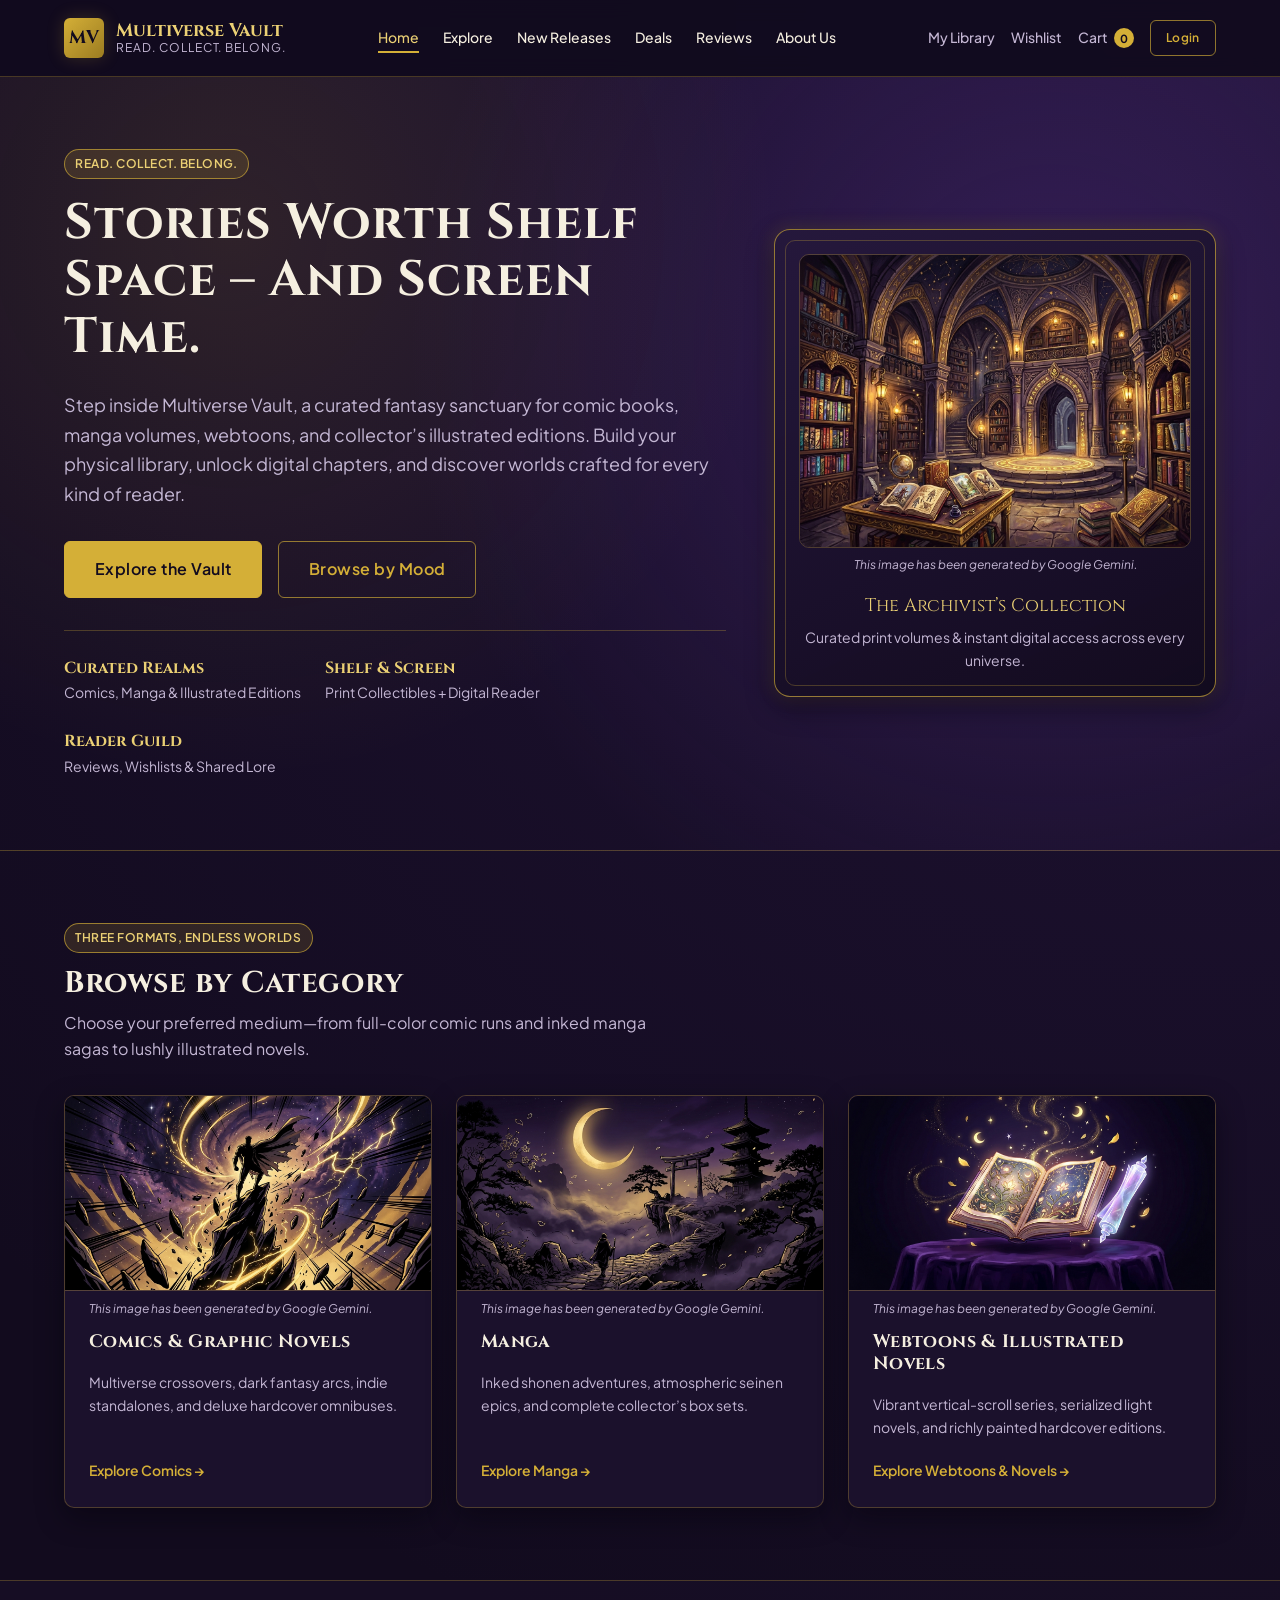
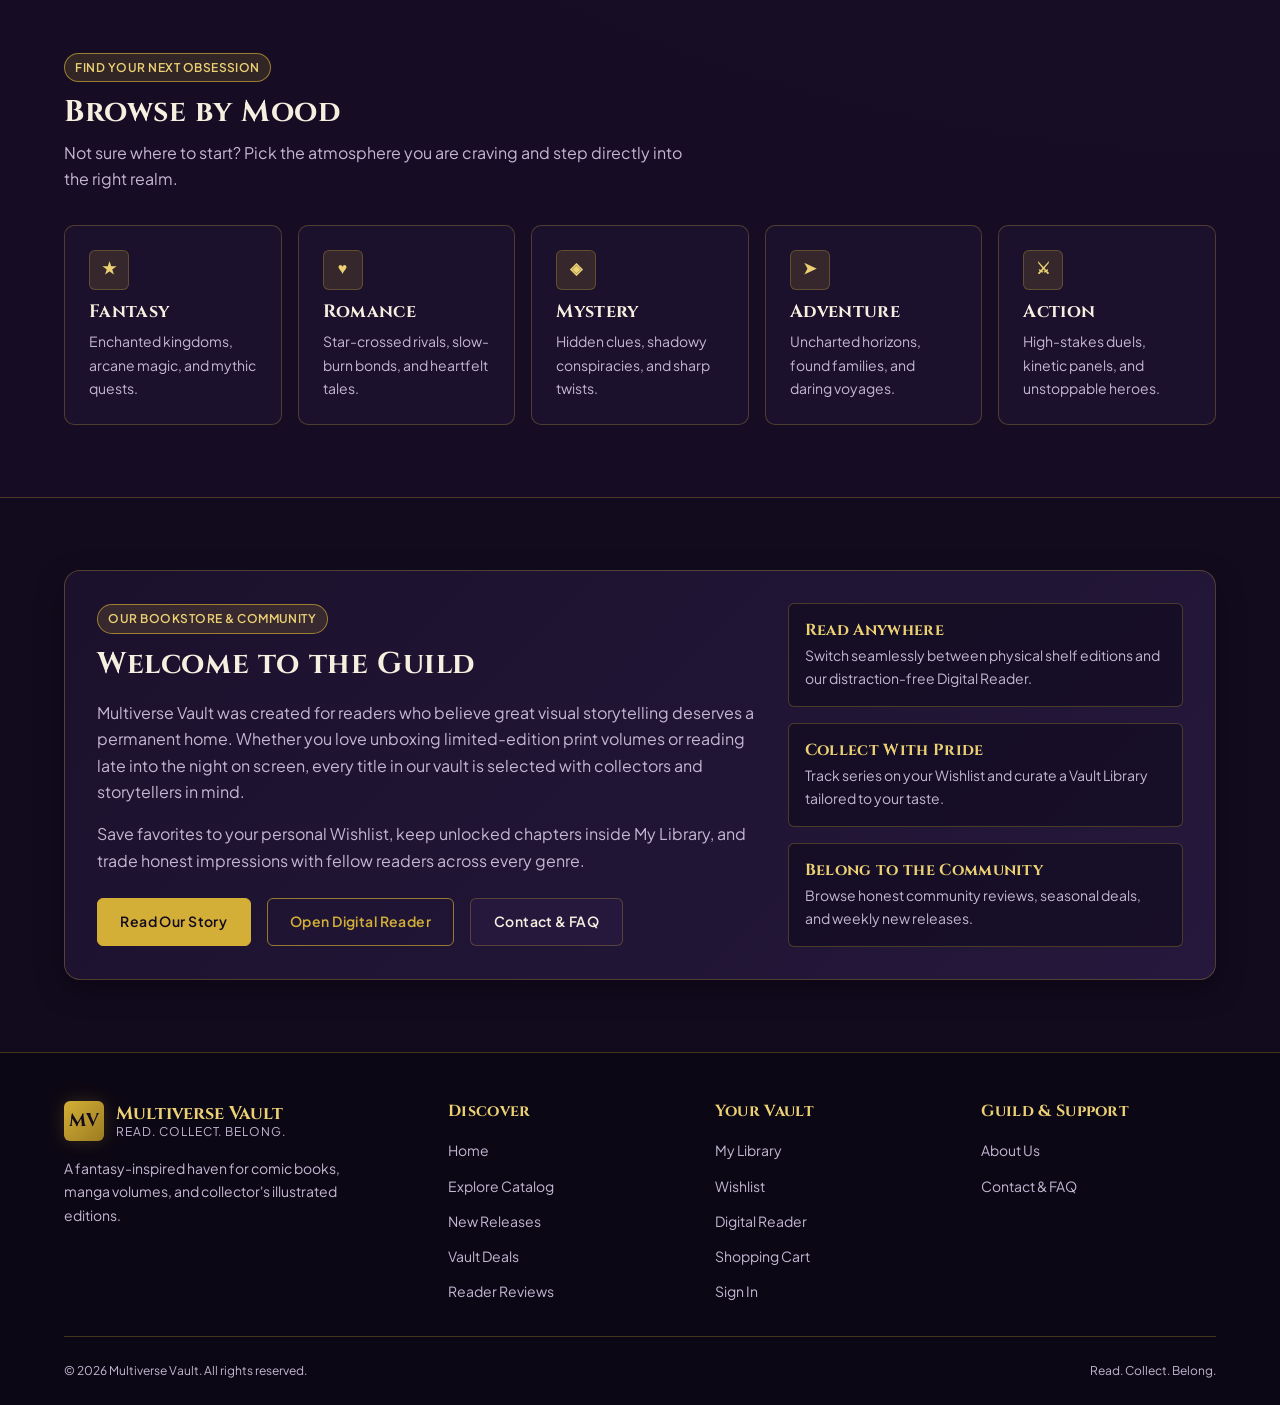
==== index.html @ e3b50dc2 "Create responsive homepage with shared navigation and hero section" ====
<!DOCTYPE html>
<html lang="en">
<head>
  <meta charset="UTF-8">
  <meta name="viewport" content="width=device-width, initial-scale=1.0">
  <meta name="description" content="Multiverse Vault — A fantasy-inspired comic, manga, and illustrated bookstore. Read. Collect. Belong.">
  <title>Multiverse Vault — Read. Collect. Belong.</title>

  <!-- Google Fonts (Cinzel + Plus Jakarta Sans) -->
  <link rel="preconnect" href="https://fonts.googleapis.com">
  <link rel="preconnect" href="https://fonts.gstatic.com" crossorigin>
  <link href="https://fonts.googleapis.com/css2?family=Cinzel:wght@600;700&family=Plus+Jakarta+Sans:wght@400;500;600;700&display=swap" rel="stylesheet">

  <!-- Shared Stylesheets (Root Relative Paths) -->
  <link rel="stylesheet" href="css/style.css">
  <link rel="stylesheet" href="css/responsive.css">

  <!-- Home Page Layout Styles (Uses shared CSS variables from css/style.css) -->
  <style>
    /* Hero Section */
    .hero-section {
      position: relative;
      padding: var(--space-6) 0;
      border-bottom: 1px solid var(--border-gold);
      background:
        radial-gradient(circle at 18% 20%, rgba(212, 175, 55, 0.12), transparent 45%),
        radial-gradient(circle at 82% 35%, rgba(92, 52, 150, 0.35), transparent 55%);
      overflow: hidden;
    }

    .hero-grid {
      display: grid;
      grid-template-columns: 1.2fr 0.8fr;
      align-items: center;
      gap: var(--space-5);
    }

    .hero-tagline {
      margin-bottom: var(--space-2);
    }

    .hero-title {
      font-size: clamp(2rem, 4vw, 3.1rem);
      line-height: 1.15;
      margin-bottom: var(--space-3);
      color: var(--text-cream);
    }

    .hero-intro {
      font-size: var(--fs-lg);
      max-width: 58ch;
      margin-bottom: var(--space-4);
    }

    .hero-actions {
      display: flex;
      flex-wrap: wrap;
      align-items: center;
      gap: var(--space-2);
    }

    .hero-pillars {
      display: flex;
      flex-wrap: wrap;
      gap: var(--space-3);
      margin-top: var(--space-4);
      padding-top: var(--space-3);
      border-top: 1px solid var(--border-gold);
    }

    .hero-pillar {
      font-size: var(--fs-sm);
      color: var(--text-muted);
    }

    .hero-pillar strong {
      display: block;
      font-family: var(--font-heading);
      color: var(--gold-light);
      font-size: var(--fs-base);
    }

    .hero-visual {
      position: relative;
      background: linear-gradient(155deg, rgba(37, 24, 60, 0.95), rgba(18, 11, 30, 0.98));
      border: 1px solid var(--border-gold-strong);
      border-radius: var(--radius-lg);
      padding: var(--space-3);
      box-shadow: var(--shadow-card), var(--shadow-gold);
      text-align: center;
    }

    .hero-visual::before {
      content: '';
      position: absolute;
      inset: 10px;
      border: 1px solid var(--border-gold);
      border-radius: calc(var(--radius-lg) - 6px);
      pointer-events: none;
    }

    .hero-figure {
      margin-bottom: var(--space-2);
    }

    .hero-image {
      width: 100%;
      aspect-ratio: 4 / 3;
      object-fit: cover;
      border-radius: var(--radius-md);
      border: 1px solid var(--border-gold);
    }

    .hero-visual-caption {
      font-family: var(--font-heading);
      color: var(--gold-light);
      font-size: var(--fs-lg);
      margin-bottom: 0.35rem;
    }

    .hero-visual-sub {
      font-size: var(--fs-sm);
      color: var(--text-muted);
    }

    .ai-credit {
      margin-top: 0.45rem;
      font-size: var(--fs-xs);
      color: var(--text-muted);
      font-style: italic;
    }

    /* Category Cards */
    .category-card {
      display: flex;
      flex-direction: column;
      height: 100%;
    }

    .category-figure {
      margin: 0;
    }

    .category-visual {
      height: 195px;
      overflow: hidden;
      border-bottom: 1px solid var(--border-gold);
      background-color: var(--bg-elevated);
    }

    .category-visual img {
      width: 100%;
      height: 100%;
      object-fit: cover;
      transition: transform var(--transition);
    }

    .category-card:hover .category-visual img {
      transform: scale(1.04);
    }

    .ai-credit--card {
      padding: 0.5rem var(--space-3) 0;
      margin-top: 0;
    }

    .category-card .mv-card-body {
      display: flex;
      flex-direction: column;
      flex: 1;
      gap: 0.75rem;
      padding-top: 0.75rem;
    }

    .category-cta {
      margin-top: auto;
      padding-top: 0.5rem;
      font-size: var(--fs-sm);
      font-weight: 600;
      color: var(--gold-primary);
    }

    .category-card:hover .category-cta {
      color: var(--gold-light);
    }

    /* Browse by Mood Section */
    .mood-section {
      background-color: rgba(27, 17, 44, 0.45);
      border-top: 1px solid var(--border-gold);
      border-bottom: 1px solid var(--border-gold);
    }

    .mood-grid {
      display: grid;
      grid-template-columns: repeat(auto-fit, minmax(200px, 1fr));
      gap: var(--space-2);
    }

    .mood-card {
      display: flex;
      flex-direction: column;
      gap: 0.45rem;
      padding: var(--space-3);
      background-color: var(--bg-surface);
      border: 1px solid var(--border-gold);
      border-radius: var(--radius-md);
      transition: transform var(--transition), border-color var(--transition), background-color var(--transition), box-shadow var(--transition);
    }

    .mood-card:hover {
      transform: translateY(-3px);
      background-color: var(--bg-elevated);
      border-color: var(--border-gold-strong);
      box-shadow: var(--shadow-gold);
    }

    .mood-icon {
      display: inline-flex;
      align-items: center;
      justify-content: center;
      width: 40px;
      height: 40px;
      border-radius: var(--radius-sm);
      background-color: rgba(212, 175, 55, 0.14);
      border: 1px solid var(--border-gold);
      color: var(--gold-light);
      font-family: var(--font-heading);
      font-weight: 700;
      margin-bottom: 0.25rem;
    }

    .mood-title {
      font-family: var(--font-heading);
      font-size: var(--fs-lg);
      color: var(--text-cream);
    }

    .mood-desc {
      font-size: var(--fs-sm);
      color: var(--text-muted);
    }

    /* About Multiverse Vault Section */
    .about-panel {
      display: grid;
      grid-template-columns: 1.25fr 0.75fr;
      gap: var(--space-4);
      align-items: center;
      padding: var(--space-4);
      background: linear-gradient(135deg, var(--bg-surface), var(--bg-elevated));
      border: 1px solid var(--border-gold);
      border-radius: var(--radius-lg);
      box-shadow: var(--shadow-card);
    }

    .about-copy p {
      margin-top: var(--space-2);
    }

    .about-actions {
      display: flex;
      flex-wrap: wrap;
      gap: var(--space-2);
      margin-top: var(--space-3);
    }

    .about-highlights {
      display: flex;
      flex-direction: column;
      gap: var(--space-2);
    }

    .about-highlight-item {
      padding: var(--space-2);
      background-color: rgba(18, 11, 30, 0.65);
      border: 1px solid var(--border-gold);
      border-radius: var(--radius-sm);
    }

    .about-highlight-item h3 {
      font-size: var(--fs-base);
      color: var(--gold-light);
      margin-bottom: 0.25rem;
    }

    .about-highlight-item p {
      font-size: var(--fs-sm);
    }

    /* Homepage Responsive Adjustments */
    @media (max-width: 1024px) {
      .hero-grid,
      .about-panel {
        grid-template-columns: 1fr;
      }

      .hero-visual {
        max-width: 460px;
        margin: 0 auto;
      }
    }

    @media (max-width: 768px) {
      .hero-section {
        padding: var(--space-5) 0;
      }

      .about-panel {
        padding: var(--space-3);
      }
    }
  </style>
</head>
<body>
  <!-- ==================== SHARED HEADER (ROOT) ==================== -->
  <header class="site-header">
    <div class="mv-container navbar">
      <a href="index.html" class="brand">
        <span class="brand-mark" aria-hidden="true">MV</span>
        <span class="brand-text">
          <span class="brand-name">Multiverse Vault</span>
          <span class="brand-tagline">Read. Collect. Belong.</span>
        </span>
      </a>

      <button
        type="button"
        id="nav-toggle"
        class="nav-toggle"
        aria-label="Toggle navigation menu"
        aria-expanded="false"
        aria-controls="nav-menu"
      >
        <span class="nav-toggle-bar"></span>
        <span class="nav-toggle-bar"></span>
        <span class="nav-toggle-bar"></span>
      </button>

      <nav id="nav-menu" class="nav-menu" aria-label="Primary Navigation">
        <ul class="nav-links">
          <li><a href="index.html" class="nav-link">Home</a></li>
          <li><a href="pages/explore.html" class="nav-link">Explore</a></li>
          <li><a href="pages/new-releases.html" class="nav-link">New Releases</a></li>
          <li><a href="pages/deals.html" class="nav-link">Deals</a></li>
          <li><a href="pages/reviews.html" class="nav-link">Reviews</a></li>
          <li><a href="pages/about.html" class="nav-link">About Us</a></li>
        </ul>

        <div class="nav-actions">
          <a href="pages/my-library.html" class="nav-action-link">My Library</a>
          <a href="pages/wishlist.html" class="nav-action-link">Wishlist</a>
          <a href="pages/cart.html" class="nav-action-link">
            Cart <span id="nav-cart-count" class="cart-count">0</span>
          </a>
          <a href="pages/login.html" class="btn btn-outline btn-sm">Login</a>
        </div>
      </nav>
    </div>
  </header>

  <!-- ==================== HOME PAGE CONTENT ==================== -->
  <main>
    <!-- 1. Hero Section -->
    <section class="hero-section">
      <div class="mv-container hero-grid">
        <div class="hero-content">
          <span class="mv-badge mv-badge-gold hero-tagline">Read. Collect. Belong.</span>
          <h1 class="hero-title">Stories Worth Shelf Space &ndash; And Screen Time.</h1>
          <p class="hero-intro">
            Step inside Multiverse Vault, a curated fantasy sanctuary for comic books, manga volumes,
            webtoons, and collector&rsquo;s illustrated editions. Build your physical library, unlock
            digital chapters, and discover worlds crafted for every kind of reader.
          </p>

          <div class="hero-actions">
            <a href="pages/explore.html" class="btn btn-gold btn-lg btn-block-mobile">Explore the Vault</a>
            <a href="#browse-mood" class="btn btn-outline btn-lg btn-block-mobile">Browse by Mood</a>
          </div>

          <div class="hero-pillars">
            <div class="hero-pillar">
              <strong>Curated Realms</strong>
              Comics, Manga &amp; Illustrated Editions
            </div>
            <div class="hero-pillar">
              <strong>Shelf &amp; Screen</strong>
              Print Collectibles + Digital Reader
            </div>
            <div class="hero-pillar">
              <strong>Reader Guild</strong>
              Reviews, Wishlists &amp; Shared Lore
            </div>
          </div>
        </div>

        <aside class="hero-visual" aria-label="Multiverse Vault showcase artwork">
          <figure class="hero-figure">
            <img
              src="images/hero-vault.jpg"
              alt="Ornate midnight-purple and antique-gold arcane vault library lined with comics, manga, and illustrated tomes"
              class="hero-image"
            >
            <figcaption class="ai-credit">This image has been generated by Google Gemini.</figcaption>
          </figure>
          <p class="hero-visual-caption">The Archivist&rsquo;s Collection</p>
          <p class="hero-visual-sub">Curated print volumes &amp; instant digital access across every universe.</p>
        </aside>
      </div>
    </section>

    <!-- 2. Browse by Category -->
    <section class="mv-section" aria-labelledby="category-heading">
      <div class="mv-container">
        <div class="mv-section-header">
          <span class="mv-badge mv-badge-gold">Three Formats, Endless Worlds</span>
          <h2 id="category-heading" style="margin-top: 0.75rem;">Browse by Category</h2>
          <p>
            Choose your preferred medium&mdash;from full-color comic runs and inked manga sagas to
            lushly illustrated novels.
          </p>
        </div>

        <div class="mv-grid-3">
          <a href="pages/explore.html?category=comics" class="mv-card category-card">
            <figure class="category-figure">
              <div class="category-visual">
                <img
                  src="images/category-comics.jpg"
                  alt="Fantasy comic book artwork featuring a cloaked hero silhouette and glowing gold energy arcs"
                >
              </div>
              <figcaption class="ai-credit ai-credit--card">
                This image has been generated by Google Gemini.
              </figcaption>
            </figure>
            <div class="mv-card-body">
              <h3 class="mv-card-title">Comics &amp; Graphic Novels</h3>
              <p class="mv-card-meta">
                Multiverse crossovers, dark fantasy arcs, indie standalones, and deluxe hardcover omnibuses.
              </p>
              <span class="category-cta">Explore Comics &rarr;</span>
            </div>
          </a>

          <a href="pages/explore.html?category=manga" class="mv-card category-card">
            <figure class="category-figure">
              <div class="category-visual">
                <img
                  src="images/category-manga.jpg"
                  alt="Fantasy manga artwork with a misty torii gate, pagoda, and golden crescent moon"
                >
              </div>
              <figcaption class="ai-credit ai-credit--card">
                This image has been generated by Google Gemini.
              </figcaption>
            </figure>
            <div class="mv-card-body">
              <h3 class="mv-card-title">Manga</h3>
              <p class="mv-card-meta">
                Inked shonen adventures, atmospheric seinen epics, and complete collector&rsquo;s box sets.
              </p>
              <span class="category-cta">Explore Manga &rarr;</span>
            </div>
          </a>

          <a href="pages/explore.html?category=webtoons" class="mv-card category-card">
            <figure class="category-figure">
              <div class="category-visual">
                <img
                  src="images/category-webtoons.jpg"
                  alt="Fantasy illustrated storybook and glowing crystalline scroll surrounded by golden stardust"
                >
              </div>
              <figcaption class="ai-credit ai-credit--card">
                This image has been generated by Google Gemini.
              </figcaption>
            </figure>
            <div class="mv-card-body">
              <h3 class="mv-card-title">Webtoons &amp; Illustrated Novels</h3>
              <p class="mv-card-meta">
                Vibrant vertical-scroll series, serialized light novels, and richly painted hardcover editions.
              </p>
              <span class="category-cta">Explore Webtoons &amp; Novels &rarr;</span>
            </div>
          </a>
        </div>
      </div>
    </section>

    <!-- 3. Browse by Mood -->
    <section id="browse-mood" class="mv-section mood-section" aria-labelledby="mood-heading">
      <div class="mv-container">
        <div class="mv-section-header">
          <span class="mv-badge mv-badge-gold">Find Your Next Obsession</span>
          <h2 id="mood-heading" style="margin-top: 0.75rem;">Browse by Mood</h2>
          <p>
            Not sure where to start? Pick the atmosphere you are craving and step directly into the right realm.
          </p>
        </div>

        <div class="mood-grid">
          <a href="pages/explore.html?mood=fantasy" class="mood-card">
            <span class="mood-icon" aria-hidden="true">&#9733;</span>
            <h3 class="mood-title">Fantasy</h3>
            <p class="mood-desc">Enchanted kingdoms, arcane magic, and mythic quests.</p>
          </a>

          <a href="pages/explore.html?mood=romance" class="mood-card">
            <span class="mood-icon" aria-hidden="true">&#9829;</span>
            <h3 class="mood-title">Romance</h3>
            <p class="mood-desc">Star-crossed rivals, slow-burn bonds, and heartfelt tales.</p>
          </a>

          <a href="pages/explore.html?mood=mystery" class="mood-card">
            <span class="mood-icon" aria-hidden="true">&#9672;</span>
            <h3 class="mood-title">Mystery</h3>
            <p class="mood-desc">Hidden clues, shadowy conspiracies, and sharp twists.</p>
          </a>

          <a href="pages/explore.html?mood=adventure" class="mood-card">
            <span class="mood-icon" aria-hidden="true">&#10148;</span>
            <h3 class="mood-title">Adventure</h3>
            <p class="mood-desc">Uncharted horizons, found families, and daring voyages.</p>
          </a>

          <a href="pages/explore.html?mood=action" class="mood-card">
            <span class="mood-icon" aria-hidden="true">&#9876;</span>
            <h3 class="mood-title">Action</h3>
            <p class="mood-desc">High-stakes duels, kinetic panels, and unstoppable heroes.</p>
          </a>
        </div>
      </div>
    </section>

    <!-- 4. About Multiverse Vault -->
    <section class="mv-section" aria-labelledby="about-heading">
      <div class="mv-container">
        <div class="about-panel">
          <div class="about-copy">
            <span class="mv-badge mv-badge-gold">Our Bookstore &amp; Community</span>
            <h2 id="about-heading" style="margin-top: 0.75rem;">Welcome to the Guild</h2>
            <p>
              Multiverse Vault was created for readers who believe great visual storytelling deserves a
              permanent home. Whether you love unboxing limited-edition print volumes or reading late into
              the night on screen, every title in our vault is selected with collectors and storytellers in mind.
            </p>
            <p>
              Save favorites to your personal Wishlist, keep unlocked chapters inside My Library, and trade
              honest impressions with fellow readers across every genre.
            </p>
            <div class="about-actions">
              <a href="pages/about.html" class="btn btn-gold">Read Our Story</a>
              <a href="pages/reader.html" class="btn btn-outline">Open Digital Reader</a>
              <a href="pages/contact.html" class="btn btn-ghost">Contact &amp; FAQ</a>
            </div>
          </div>

          <div class="about-highlights">
            <div class="about-highlight-item">
              <h3>Read Anywhere</h3>
              <p>Switch seamlessly between physical shelf editions and our distraction-free Digital Reader.</p>
            </div>
            <div class="about-highlight-item">
              <h3>Collect With Pride</h3>
              <p>Track series on your Wishlist and curate a Vault Library tailored to your taste.</p>
            </div>
            <div class="about-highlight-item">
              <h3>Belong to the Community</h3>
              <p>Browse honest community reviews, seasonal deals, and weekly new releases.</p>
            </div>
          </div>
        </div>
      </div>
    </section>
  </main>

  <!-- ==================== SHARED FOOTER (ROOT) ==================== -->
  <footer class="site-footer">
    <div class="mv-container">
      <div class="footer-grid">
        <div class="footer-brand">
          <a href="index.html" class="brand">
            <span class="brand-mark" aria-hidden="true">MV</span>
            <span class="brand-text">
              <span class="brand-name">Multiverse Vault</span>
              <span class="brand-tagline">Read. Collect. Belong.</span>
            </span>
          </a>
          <p>
            A fantasy-inspired haven for comic books, manga volumes, and collector's illustrated editions.
          </p>
        </div>

        <div>
          <h3 class="footer-heading">Discover</h3>
          <ul class="footer-links">
            <li><a href="index.html">Home</a></li>
            <li><a href="pages/explore.html">Explore Catalog</a></li>
            <li><a href="pages/new-releases.html">New Releases</a></li>
            <li><a href="pages/deals.html">Vault Deals</a></li>
            <li><a href="pages/reviews.html">Reader Reviews</a></li>
          </ul>
        </div>

        <div>
          <h3 class="footer-heading">Your Vault</h3>
          <ul class="footer-links">
            <li><a href="pages/my-library.html">My Library</a></li>
            <li><a href="pages/wishlist.html">Wishlist</a></li>
            <li><a href="pages/reader.html">Digital Reader</a></li>
            <li><a href="pages/cart.html">Shopping Cart</a></li>
            <li><a href="pages/login.html">Sign In</a></li>
          </ul>
        </div>

        <div>
          <h3 class="footer-heading">Guild &amp; Support</h3>
          <ul class="footer-links">
            <li><a href="pages/about.html">About Us</a></li>
            <li><a href="pages/contact.html">Contact &amp; FAQ</a></li>
          </ul>
        </div>
      </div>

      <div class="footer-bottom">
        <span>&copy; <span id="footer-year">2026</span> Multiverse Vault. All rights reserved.</span>
        <span>Read. Collect. Belong.</span>
      </div>
    </div>
  </footer>

  <!-- Shared Script (Root Relative Path) -->
  <script src="js/main.js"></script>
</body>
</html>
---- css/style.css ----
/* ==========================================================================
   Multiverse Vault — Shared Stylesheet
   Tagline: Read. Collect. Belong.
   Theme: Fantasy-inspired comic, manga & illustrated bookstore
   ========================================================================== */

/* --------------------------------------------------------------------------
   1. Design Variables (:root)
   -------------------------------------------------------------------------- */
:root {
  /* Backgrounds (Dark Purple Palette) */
  --bg-vault: #120b1e;
  --bg-surface: #1b112c;
  --bg-elevated: #25183c;
  --bg-header: rgba(18, 11, 30, 0.94);

  /* Accents (Antique Gold) */
  --gold-primary: #d4af37;
  --gold-light: #ebd074;
  --gold-dark: #9c7c21;
  --border-gold: rgba(212, 175, 55, 0.28);
  --border-gold-strong: rgba(212, 175, 55, 0.65);

  /* Text (Warm Cream & Muted Lavender) */
  --text-cream: #f5efe0;
  --text-muted: #c4b7d4;
  --text-dark: #120b1e;

  /* Status Colors */
  --success: #3fa370;
  --warning: #e09f3e;
  --danger: #d9534f;

  /* Typography */
  --font-heading: 'Cinzel', Georgia, 'Times New Roman', serif;
  --font-body: 'Plus Jakarta Sans', 'Segoe UI', system-ui, -apple-system, sans-serif;

  /* Type Scale */
  --fs-xs: 0.75rem;
  --fs-sm: 0.875rem;
  --fs-base: 1rem;
  --fs-lg: 1.125rem;
  --fs-xl: 1.375rem;
  --fs-2xl: 1.875rem;
  --fs-3xl: 2.5rem;

  /* Spacing & Layout */
  --container-max: 1200px;
  --header-height: 76px;
  --space-1: 0.5rem;
  --space-2: 1rem;
  --space-3: 1.5rem;
  --space-4: 2rem;
  --space-5: 3rem;
  --space-6: 4.5rem;

  /* Borders, Radius & Shadows */
  --radius-sm: 6px;
  --radius-md: 10px;
  --radius-lg: 16px;
  --radius-pill: 999px;
  --shadow-card: 0 10px 28px rgba(5, 2, 12, 0.45);
  --shadow-gold: 0 0 18px rgba(212, 175, 55, 0.2);
  --transition: 0.25s ease;
}

/* --------------------------------------------------------------------------
   2. Base Reset & Typography
   -------------------------------------------------------------------------- */
*,
*::before,
*::after {
  box-sizing: border-box;
  margin: 0;
  padding: 0;
}

html {
  scroll-behavior: smooth;
}

body {
  min-height: 100vh;
  display: flex;
  flex-direction: column;
  background-color: var(--bg-vault);
  background-image: radial-gradient(circle at top right, rgba(61, 35, 102, 0.35), transparent 55%);
  color: var(--text-cream);
  font-family: var(--font-body);
  font-size: var(--fs-base);
  line-height: 1.65;
  -webkit-font-smoothing: antialiased;
}

main {
  flex: 1;
}

img {
  display: block;
  max-width: 100%;
  height: auto;
}

a {
  color: inherit;
  text-decoration: none;
  transition: color var(--transition), background-color var(--transition), border-color var(--transition);
}

ul,
ol {
  list-style: none;
}

button,
input,
select,
textarea {
  font: inherit;
  color: inherit;
}

button {
  cursor: pointer;
  background: none;
  border: none;
}

:focus-visible {
  outline: 2px solid var(--gold-primary);
  outline-offset: 3px;
}

h1,
h2,
h3,
h4 {
  font-family: var(--font-heading);
  color: var(--text-cream);
  font-weight: 700;
  line-height: 1.25;
  letter-spacing: 0.02em;
}

h1 { font-size: var(--fs-3xl); }
h2 { font-size: var(--fs-2xl); }
h3 { font-size: var(--fs-xl); }
h4 { font-size: var(--fs-lg); }

p {
  color: var(--text-muted);
}

.text-gold { color: var(--gold-primary); }
.text-cream { color: var(--text-cream); }
.text-muted { color: var(--text-muted); }

/* --------------------------------------------------------------------------
   3. Layout Helpers & Reusable Grids
   -------------------------------------------------------------------------- */
.mv-container {
  width: 100%;
  max-width: var(--container-max);
  margin: 0 auto;
  padding: 0 var(--space-3);
}

.mv-section {
  padding: var(--space-6) 0;
}

.mv-section-header {
  margin-bottom: var(--space-4);
}

.mv-section-header p {
  margin-top: var(--space-1);
  max-width: 620px;
}

.mv-grid-2,
.mv-grid-3,
.mv-grid-4 {
  display: grid;
  gap: var(--space-3);
}

.mv-grid-2 { grid-template-columns: repeat(2, minmax(0, 1fr)); }
.mv-grid-3 { grid-template-columns: repeat(3, minmax(0, 1fr)); }
.mv-grid-4 { grid-template-columns: repeat(4, minmax(0, 1fr)); }

.mv-divider {
  height: 1px;
  background: linear-gradient(90deg, transparent, var(--border-gold-strong), transparent);
  border: none;
  margin: var(--space-4) 0;
}

/* --------------------------------------------------------------------------
   4. Buttons, Cards, Badges & Form Controls
   -------------------------------------------------------------------------- */
.btn {
  display: inline-flex;
  align-items: center;
  justify-content: center;
  gap: 0.5rem;
  padding: 0.7rem 1.4rem;
  border-radius: var(--radius-sm);
  font-weight: 600;
  font-size: var(--fs-sm);
  letter-spacing: 0.03em;
  border: 1px solid transparent;
  transition: transform var(--transition), background-color var(--transition), border-color var(--transition), box-shadow var(--transition), color var(--transition);
}

.btn:hover {
  transform: translateY(-2px);
}

.btn-gold {
  background-color: var(--gold-primary);
  color: var(--text-dark);
  border-color: var(--gold-primary);
}

.btn-gold:hover {
  background-color: var(--gold-light);
  border-color: var(--gold-light);
  box-shadow: var(--shadow-gold);
}

.btn-outline {
  background-color: transparent;
  color: var(--gold-primary);
  border-color: var(--border-gold-strong);
}

.btn-outline:hover {
  background-color: rgba(212, 175, 55, 0.12);
  border-color: var(--gold-light);
  color: var(--gold-light);
}

.btn-ghost {
  background-color: var(--bg-elevated);
  color: var(--text-cream);
  border-color: var(--border-gold);
}

.btn-ghost:hover {
  border-color: var(--gold-primary);
  color: var(--gold-light);
}

.btn-sm {
  padding: 0.45rem 0.95rem;
  font-size: var(--fs-xs);
}

.btn-lg {
  padding: 0.9rem 1.85rem;
  font-size: var(--fs-base);
}

/* Shared Card Container */
.mv-card {
  background-color: var(--bg-surface);
  border: 1px solid var(--border-gold);
  border-radius: var(--radius-md);
  overflow: hidden;
  box-shadow: var(--shadow-card);
  transition: transform var(--transition), border-color var(--transition), box-shadow var(--transition);
}

.mv-card:hover {
  transform: translateY(-4px);
  border-color: var(--border-gold-strong);
  box-shadow: var(--shadow-card), var(--shadow-gold);
}

.mv-card-body {
  padding: var(--space-3);
}

.mv-card-title {
  font-size: var(--fs-lg);
  margin-bottom: 0.35rem;
}

.mv-card-meta {
  font-size: var(--fs-sm);
  color: var(--text-muted);
}

/* Badges */
.mv-badge {
  display: inline-block;
  padding: 0.25rem 0.65rem;
  border-radius: var(--radius-pill);
  font-size: var(--fs-xs);
  font-weight: 600;
  letter-spacing: 0.04em;
  text-transform: uppercase;
}

.mv-badge-gold {
  background-color: rgba(212, 175, 55, 0.15);
  color: var(--gold-light);
  border: 1px solid var(--border-gold-strong);
}

.mv-badge-deal {
  background-color: rgba(217, 83, 79, 0.2);
  color: #ff9a96;
  border: 1px solid rgba(217, 83, 79, 0.5);
}

/* Shared Form Controls */
.mv-form-group {
  display: flex;
  flex-direction: column;
  gap: 0.45rem;
  margin-bottom: var(--space-2);
}

.mv-label {
  font-size: var(--fs-sm);
  font-weight: 600;
  color: var(--text-cream);
}

.mv-input,
.mv-select,
.mv-textarea {
  width: 100%;
  padding: 0.7rem 0.9rem;
  background-color: var(--bg-vault);
  border: 1px solid var(--border-gold);
  border-radius: var(--radius-sm);
  color: var(--text-cream);
  transition: border-color var(--transition), box-shadow var(--transition);
}

.mv-input::placeholder,
.mv-textarea::placeholder {
  color: rgba(196, 183, 212, 0.55);
}

.mv-input:focus,
.mv-select:focus,
.mv-textarea:focus {
  outline: none;
  border-color: var(--gold-primary);
  box-shadow: 0 0 0 3px rgba(212, 175, 55, 0.15);
}

/* --------------------------------------------------------------------------
   5. Shared Header & Navigation
   -------------------------------------------------------------------------- */
.site-header {
  position: sticky;
  top: 0;
  z-index: 1000;
  background-color: var(--bg-header);
  backdrop-filter: blur(10px);
  border-bottom: 1px solid var(--border-gold);
}

.navbar {
  display: flex;
  align-items: center;
  justify-content: space-between;
  gap: var(--space-3);
  min-height: var(--header-height);
}

.brand {
  display: inline-flex;
  align-items: center;
  gap: 0.75rem;
  flex-shrink: 0;
}

.brand-mark {
  display: inline-flex;
  align-items: center;
  justify-content: center;
  width: 40px;
  height: 40px;
  border-radius: var(--radius-sm);
  background: linear-gradient(135deg, var(--gold-primary), var(--gold-dark));
  color: var(--text-dark);
  font-family: var(--font-heading);
  font-weight: 700;
  font-size: var(--fs-lg);
  box-shadow: var(--shadow-gold);
}

.brand-text {
  display: flex;
  flex-direction: column;
  line-height: 1.15;
}

.brand-name {
  font-family: var(--font-heading);
  font-size: var(--fs-lg);
  font-weight: 700;
  color: var(--gold-light);
}

.brand-tagline {
  font-size: var(--fs-xs);
  color: var(--text-muted);
  letter-spacing: 0.08em;
  text-transform: uppercase;
}

.nav-toggle {
  display: none;
  flex-direction: column;
  justify-content: center;
  gap: 5px;
  width: 42px;
  height: 42px;
  padding: 8px;
  border: 1px solid var(--border-gold);
  border-radius: var(--radius-sm);
}

.nav-toggle-bar {
  display: block;
  width: 100%;
  height: 2px;
  background-color: var(--gold-primary);
  border-radius: 2px;
}

.nav-menu {
  display: flex;
  align-items: center;
  justify-content: space-between;
  flex: 1;
  gap: var(--space-3);
}

.nav-links {
  display: flex;
  align-items: center;
  gap: var(--space-3);
  margin: 0 auto;
}

.nav-link {
  position: relative;
  font-size: var(--fs-sm);
  font-weight: 500;
  color: var(--text-cream);
  padding: 0.4rem 0;
}

.nav-link::after {
  content: '';
  position: absolute;
  left: 0;
  bottom: 0;
  width: 0;
  height: 2px;
  background-color: var(--gold-primary);
  transition: width var(--transition);
}

.nav-link:hover,
.nav-link.active {
  color: var(--gold-light);
}

.nav-link:hover::after,
.nav-link.active::after {
  width: 100%;
}

.nav-actions {
  display: flex;
  align-items: center;
  gap: var(--space-2);
  flex-shrink: 0;
}

.nav-action-link {
  display: inline-flex;
  align-items: center;
  gap: 0.35rem;
  font-size: var(--fs-sm);
  font-weight: 500;
  color: var(--text-muted);
}

.nav-action-link:hover,
.nav-action-link.active {
  color: var(--gold-light);
}

.cart-count {
  display: inline-flex;
  align-items: center;
  justify-content: center;
  min-width: 20px;
  height: 20px;
  padding: 0 5px;
  border-radius: var(--radius-pill);
  background-color: var(--gold-primary);
  color: var(--text-dark);
  font-size: 0.7rem;
  font-weight: 700;
}

/* --------------------------------------------------------------------------
   6. Shared Footer
   -------------------------------------------------------------------------- */
.site-footer {
  background-color: #0c0714;
  border-top: 1px solid var(--border-gold);
  padding: var(--space-5) 0 var(--space-3);
  margin-top: auto;
}

.footer-grid {
  display: grid;
  grid-template-columns: 1.5fr 1fr 1fr 1fr;
  gap: var(--space-4);
  margin-bottom: var(--space-4);
}

.footer-brand p {
  margin-top: var(--space-2);
  font-size: var(--fs-sm);
  max-width: 300px;
}

.footer-heading {
  font-family: var(--font-heading);
  font-size: var(--fs-base);
  color: var(--gold-light);
  margin-bottom: var(--space-2);
}

.footer-links {
  display: flex;
  flex-direction: column;
  gap: 0.55rem;
}

.footer-links a {
  font-size: var(--fs-sm);
  color: var(--text-muted);
}

.footer-links a:hover {
  color: var(--gold-light);
}

.footer-bottom {
  display: flex;
  align-items: center;
  justify-content: space-between;
  flex-wrap: wrap;
  gap: var(--space-2);
  padding-top: var(--space-3);
  border-top: 1px solid var(--border-gold);
  font-size: var(--fs-xs);
  color: var(--text-muted);
}
---- css/responsive.css ----
/* ==========================================================================
   Multiverse Vault — Responsive Stylesheet
   Breakpoints: Tablet (<= 1024px), Mobile (<= 768px), Small (<= 480px)
   ========================================================================== */

/* --------------------------------------------------------------------------
   1. Tablet (<= 1024px)
   -------------------------------------------------------------------------- */
@media (max-width: 1024px) {
  :root {
    --fs-3xl: 2.1rem;
    --fs-2xl: 1.6rem;
    --space-6: 3.5rem;
  }

  .mv-grid-4 {
    grid-template-columns: repeat(2, minmax(0, 1fr));
  }

  .mv-grid-3 {
    grid-template-columns: repeat(2, minmax(0, 1fr));
  }

  .nav-links {
    gap: var(--space-2);
  }

  .footer-grid {
    grid-template-columns: repeat(2, minmax(0, 1fr));
  }
}

/* --------------------------------------------------------------------------
   2. Mobile Navigation & Single-Column Layout (<= 768px)
   -------------------------------------------------------------------------- */
@media (max-width: 768px) {
  :root {
    --fs-3xl: 1.75rem;
    --fs-2xl: 1.4rem;
    --space-6: 2.75rem;
  }

  .navbar {
    position: relative;
  }

  .nav-toggle {
    display: inline-flex;
  }

  .nav-menu {
    display: none;
    position: absolute;
    top: 100%;
    left: 0;
    right: 0;
    flex-direction: column;
    align-items: stretch;
    gap: var(--space-2);
    padding: var(--space-3);
    background-color: var(--bg-surface);
    border-top: 1px solid var(--border-gold);
    border-bottom: 1px solid var(--border-gold-strong);
    box-shadow: var(--shadow-card);
  }

  .nav-menu.is-open {
    display: flex;
  }

  .nav-links {
    flex-direction: column;
    align-items: flex-start;
    gap: 0.75rem;
    margin: 0;
    width: 100%;
  }

  .nav-link {
    width: 100%;
    padding: 0.35rem 0;
  }

  .nav-actions {
    flex-wrap: wrap;
    padding-top: var(--space-2);
    border-top: 1px solid var(--border-gold);
  }

  .mv-grid-2,
  .mv-grid-3,
  .mv-grid-4 {
    grid-template-columns: 1fr;
  }

  .footer-bottom {
    flex-direction: column;
    align-items: flex-start;
  }
}

/* --------------------------------------------------------------------------
   3. Small Mobile (<= 480px)
   -------------------------------------------------------------------------- */
@media (max-width: 480px) {
  .mv-container {
    padding: 0 var(--space-2);
  }

  .brand-tagline {
    display: none;
  }

  .footer-grid {
    grid-template-columns: 1fr;
  }

  .btn-block-mobile {
    width: 100%;
  }
}
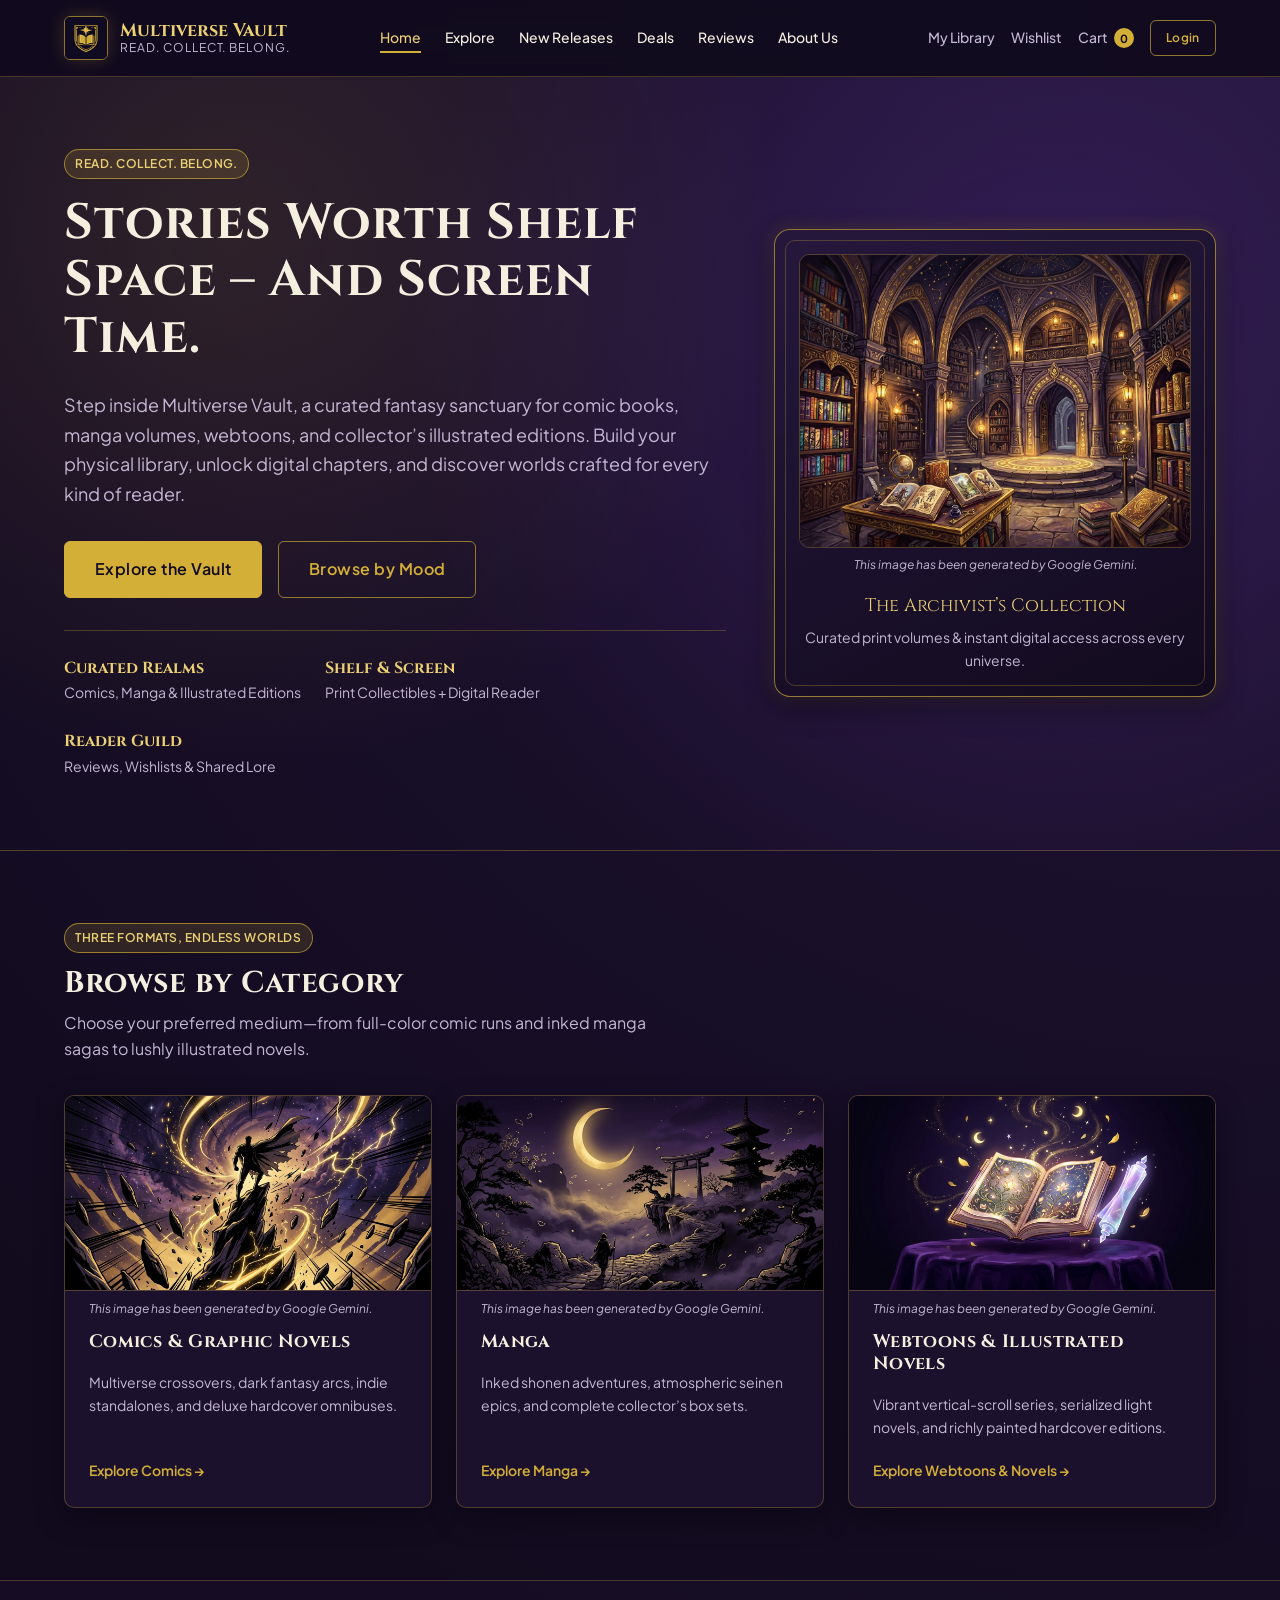
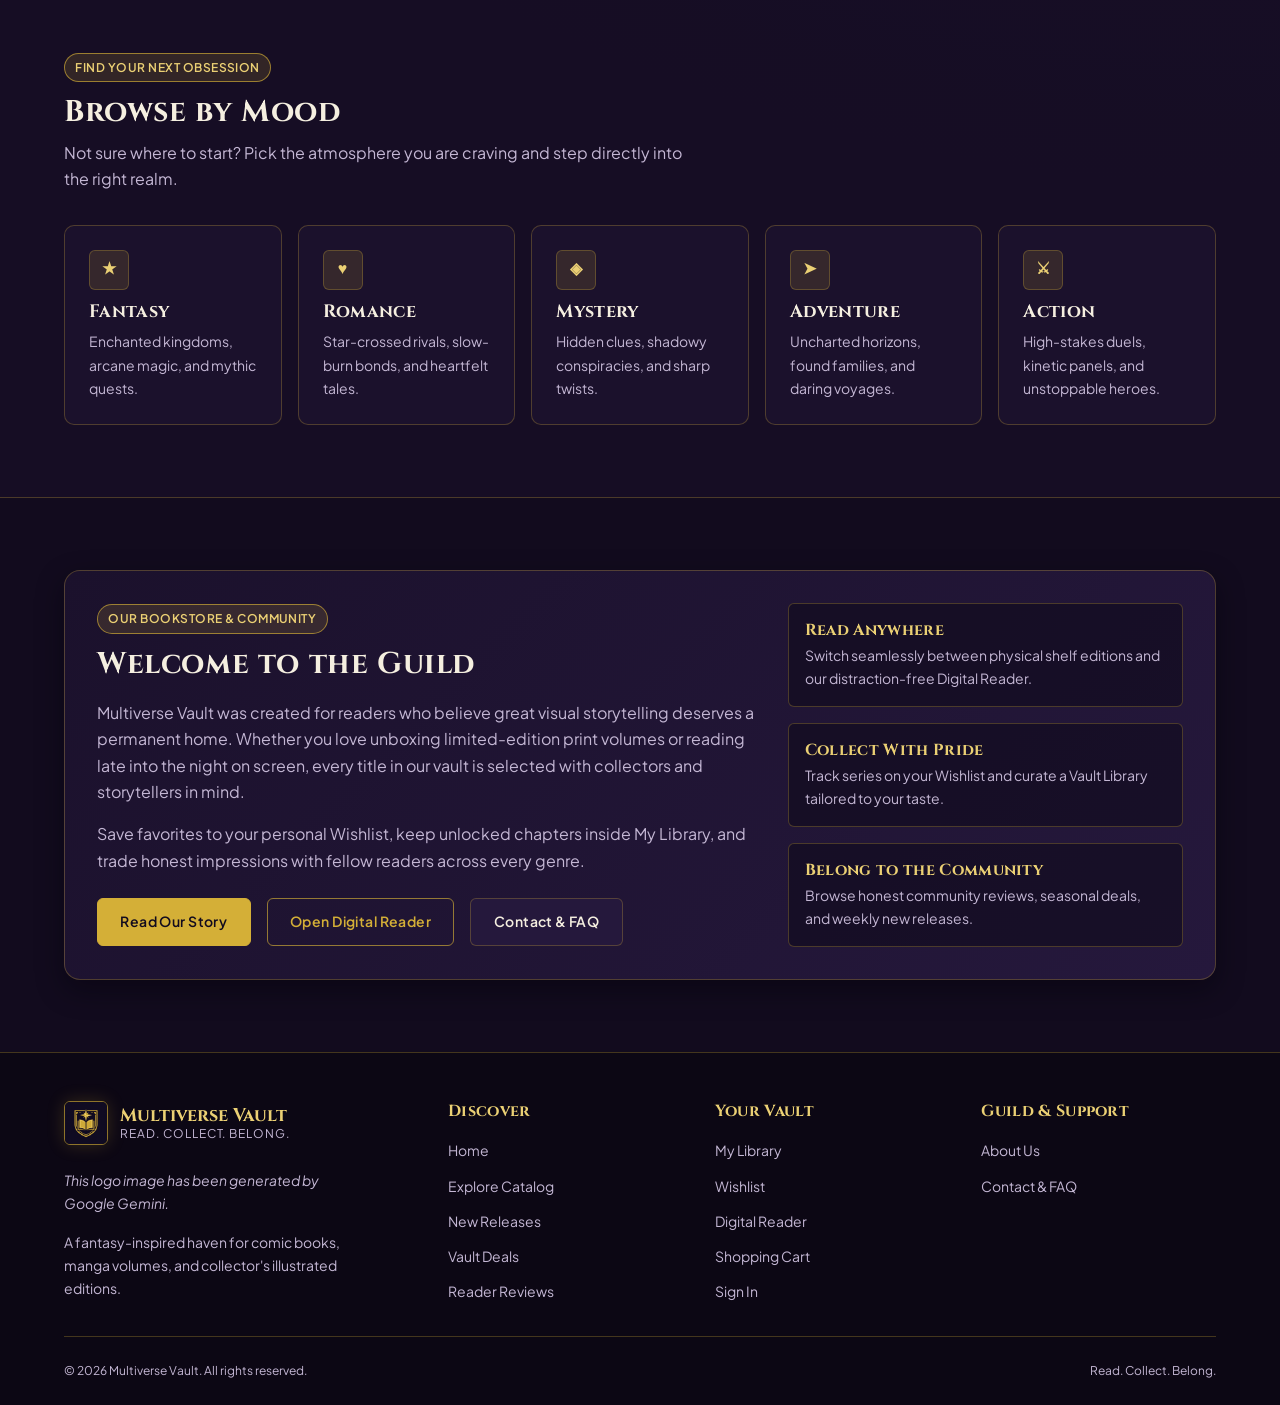
==== commit bcbc7ea4: "added logo in images folder" ====
--- a/index.html
+++ b/index.html
@@ -5,6 +5,7 @@
   <meta name="viewport" content="width=device-width, initial-scale=1.0">
   <meta name="description" content="Multiverse Vault — A fantasy-inspired comic, manga, and illustrated bookstore. Read. Collect. Belong.">
   <title>Multiverse Vault — Read. Collect. Belong.</title>
+  <link rel="icon" type="image/jpeg" href="images/logo.jpg">
 
   <!-- Google Fonts (Cinzel + Plus Jakarta Sans) -->
   <link rel="preconnect" href="https://fonts.googleapis.com">
@@ -317,7 +318,7 @@
   <header class="site-header">
     <div class="mv-container navbar">
       <a href="index.html" class="brand">
-        <span class="brand-mark" aria-hidden="true">MV</span>
+        <img src="images/logo.jpg" alt="Multiverse Vault Logo" class="brand-logo" title="This image has been generated by Google Gemini.">
         <span class="brand-text">
           <span class="brand-name">Multiverse Vault</span>
           <span class="brand-tagline">Read. Collect. Belong.</span>
@@ -581,12 +582,13 @@
       <div class="footer-grid">
         <div class="footer-brand">
           <a href="index.html" class="brand">
-            <span class="brand-mark" aria-hidden="true">MV</span>
+            <img src="images/logo.jpg" alt="Multiverse Vault Logo" class="brand-logo">
             <span class="brand-text">
               <span class="brand-name">Multiverse Vault</span>
               <span class="brand-tagline">Read. Collect. Belong.</span>
             </span>
           </a>
+          <p class="brand-ai-credit">This logo image has been generated by Google Gemini.</p>
           <p>
             A fantasy-inspired haven for comic books, manga volumes, and collector's illustrated editions.
           </p>
--- a/css/style.css
+++ b/css/style.css
@@ -382,6 +382,16 @@
   flex-shrink: 0;
 }
 
+.brand-logo {
+  width: 44px;
+  height: 44px;
+  object-fit: cover;
+  border-radius: var(--radius-sm);
+  border: 1px solid var(--border-gold-strong);
+  box-shadow: var(--shadow-gold);
+  flex-shrink: 0;
+}
+
 .brand-mark {
   display: inline-flex;
   align-items: center;
@@ -397,6 +407,13 @@
   box-shadow: var(--shadow-gold);
 }
 
+.brand-ai-credit {
+  margin-top: 0.5rem;
+  font-size: var(--fs-xs);
+  color: var(--text-muted);
+  font-style: italic;
+}
+
 .brand-text {
   display: flex;
   flex-direction: column;
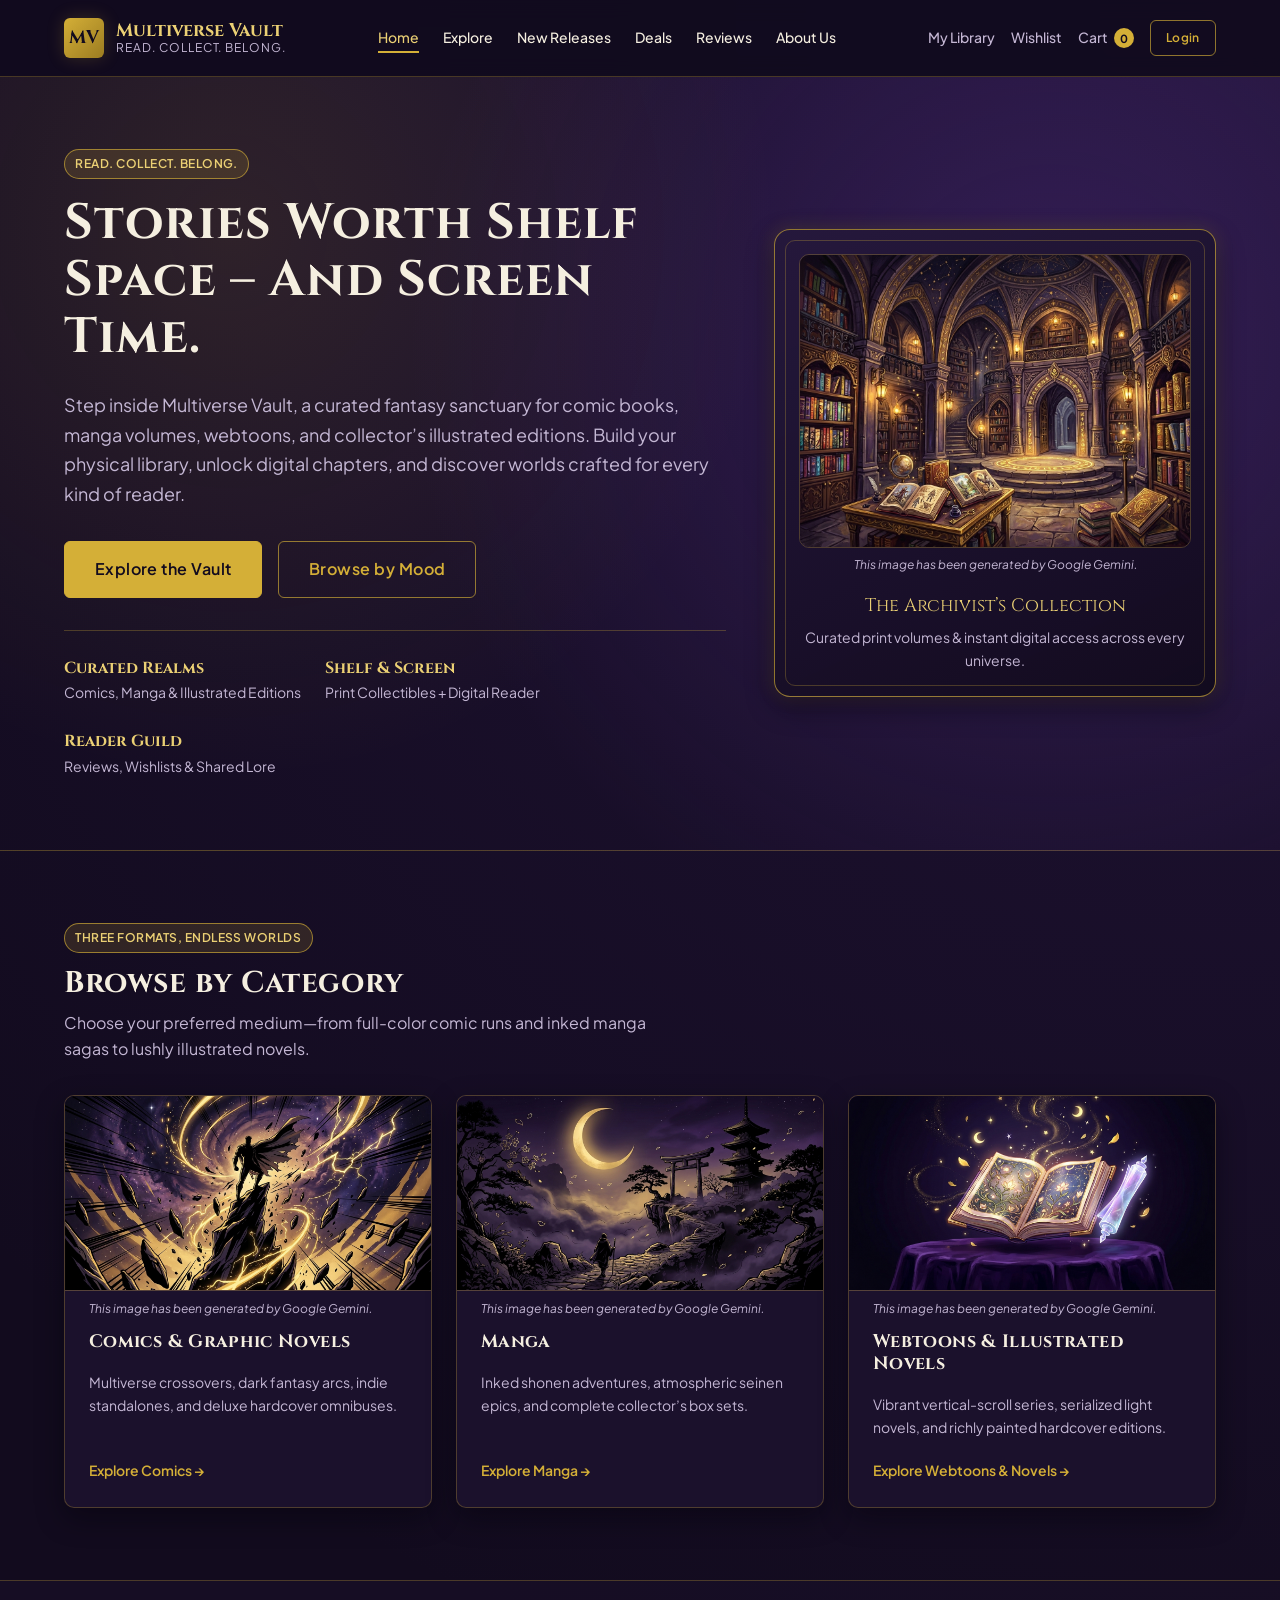
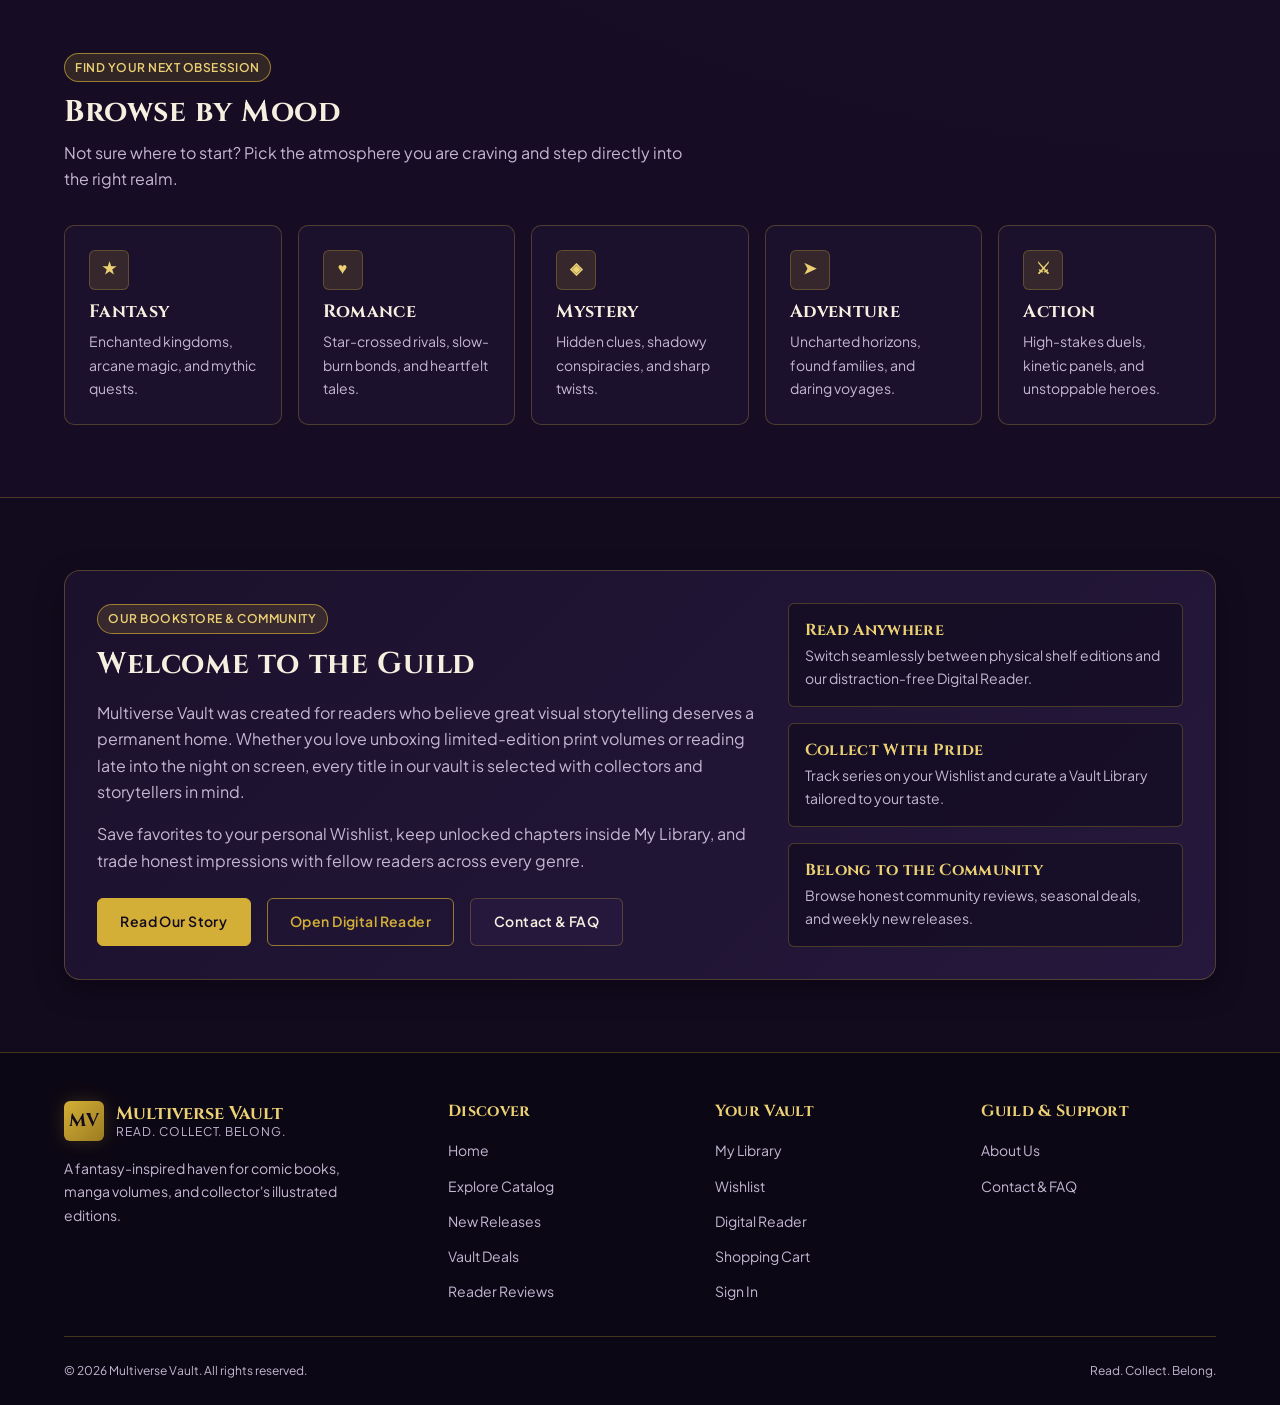
==== commit dbf0d1b2: "Merge remote-tracking branch 'origin/26i-3120' into 26i-3146" ====
--- a/index.html
+++ b/index.html
@@ -5,7 +5,6 @@
   <meta name="viewport" content="width=device-width, initial-scale=1.0">
   <meta name="description" content="Multiverse Vault — A fantasy-inspired comic, manga, and illustrated bookstore. Read. Collect. Belong.">
   <title>Multiverse Vault — Read. Collect. Belong.</title>
-  <link rel="icon" type="image/jpeg" href="images/logo.jpg">
 
   <!-- Google Fonts (Cinzel + Plus Jakarta Sans) -->
   <link rel="preconnect" href="https://fonts.googleapis.com">
@@ -318,7 +317,7 @@
   <header class="site-header">
     <div class="mv-container navbar">
       <a href="index.html" class="brand">
-        <img src="images/logo.jpg" alt="Multiverse Vault Logo" class="brand-logo" title="This image has been generated by Google Gemini.">
+        <span class="brand-mark" aria-hidden="true">MV</span>
         <span class="brand-text">
           <span class="brand-name">Multiverse Vault</span>
           <span class="brand-tagline">Read. Collect. Belong.</span>
@@ -582,13 +581,12 @@
       <div class="footer-grid">
         <div class="footer-brand">
           <a href="index.html" class="brand">
-            <img src="images/logo.jpg" alt="Multiverse Vault Logo" class="brand-logo">
+            <span class="brand-mark" aria-hidden="true">MV</span>
             <span class="brand-text">
               <span class="brand-name">Multiverse Vault</span>
               <span class="brand-tagline">Read. Collect. Belong.</span>
             </span>
           </a>
-          <p class="brand-ai-credit">This logo image has been generated by Google Gemini.</p>
           <p>
             A fantasy-inspired haven for comic books, manga volumes, and collector's illustrated editions.
           </p>
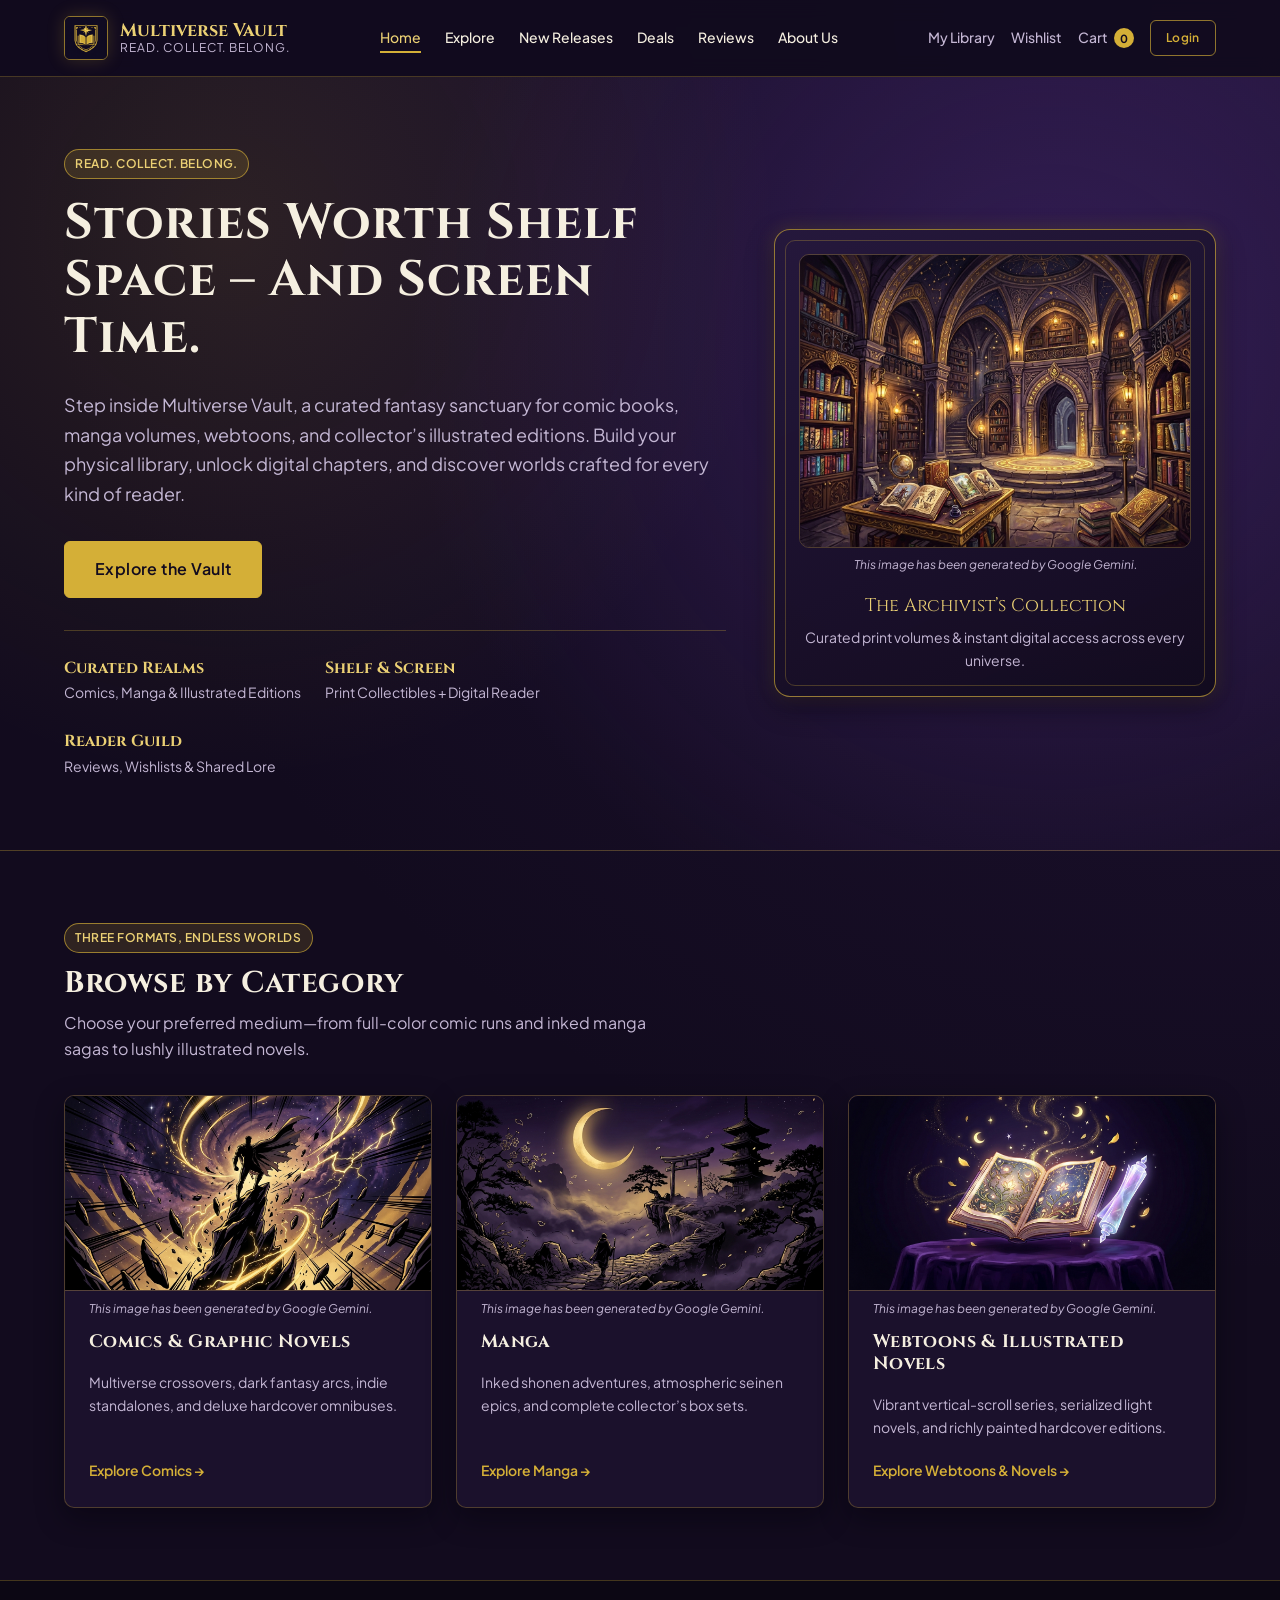
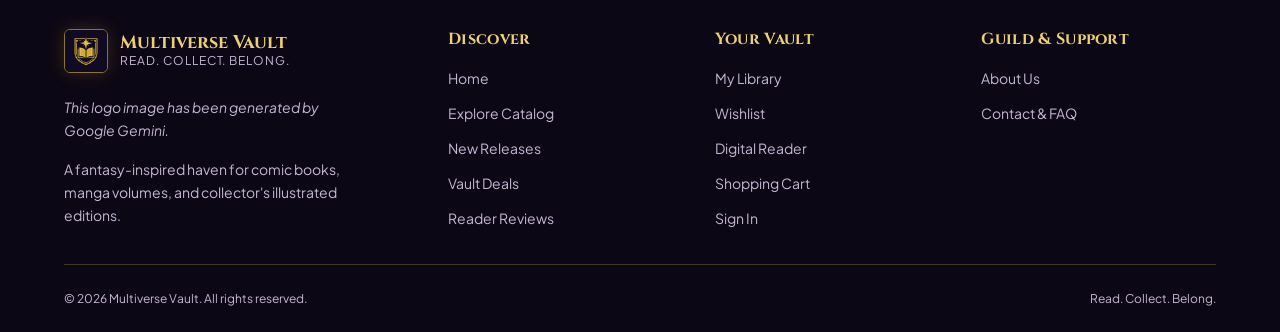
==== commit c559166e: "removed uneccessary sections" ====
--- a/index.html
+++ b/index.html
@@ -5,6 +5,7 @@
   <meta name="viewport" content="width=device-width, initial-scale=1.0">
   <meta name="description" content="Multiverse Vault — A fantasy-inspired comic, manga, and illustrated bookstore. Read. Collect. Belong.">
   <title>Multiverse Vault — Read. Collect. Belong.</title>
+  <link rel="icon" type="image/jpeg" href="images/logo.jpg">
 
   <!-- Google Fonts (Cinzel + Plus Jakarta Sans) -->
   <link rel="preconnect" href="https://fonts.googleapis.com">
@@ -317,7 +318,7 @@
   <header class="site-header">
     <div class="mv-container navbar">
       <a href="index.html" class="brand">
-        <span class="brand-mark" aria-hidden="true">MV</span>
+        <img src="images/logo.jpg" alt="Multiverse Vault Logo" class="brand-logo" title="This image has been generated by Google Gemini.">
         <span class="brand-text">
           <span class="brand-name">Multiverse Vault</span>
           <span class="brand-tagline">Read. Collect. Belong.</span>
@@ -375,7 +376,6 @@
 
           <div class="hero-actions">
             <a href="pages/explore.html" class="btn btn-gold btn-lg btn-block-mobile">Explore the Vault</a>
-            <a href="#browse-mood" class="btn btn-outline btn-lg btn-block-mobile">Browse by Mood</a>
           </div>
 
           <div class="hero-pillars">
@@ -488,91 +488,6 @@
       </div>
     </section>
 
-    <!-- 3. Browse by Mood -->
-    <section id="browse-mood" class="mv-section mood-section" aria-labelledby="mood-heading">
-      <div class="mv-container">
-        <div class="mv-section-header">
-          <span class="mv-badge mv-badge-gold">Find Your Next Obsession</span>
-          <h2 id="mood-heading" style="margin-top: 0.75rem;">Browse by Mood</h2>
-          <p>
-            Not sure where to start? Pick the atmosphere you are craving and step directly into the right realm.
-          </p>
-        </div>
-
-        <div class="mood-grid">
-          <a href="pages/explore.html?mood=fantasy" class="mood-card">
-            <span class="mood-icon" aria-hidden="true">&#9733;</span>
-            <h3 class="mood-title">Fantasy</h3>
-            <p class="mood-desc">Enchanted kingdoms, arcane magic, and mythic quests.</p>
-          </a>
-
-          <a href="pages/explore.html?mood=romance" class="mood-card">
-            <span class="mood-icon" aria-hidden="true">&#9829;</span>
-            <h3 class="mood-title">Romance</h3>
-            <p class="mood-desc">Star-crossed rivals, slow-burn bonds, and heartfelt tales.</p>
-          </a>
-
-          <a href="pages/explore.html?mood=mystery" class="mood-card">
-            <span class="mood-icon" aria-hidden="true">&#9672;</span>
-            <h3 class="mood-title">Mystery</h3>
-            <p class="mood-desc">Hidden clues, shadowy conspiracies, and sharp twists.</p>
-          </a>
-
-          <a href="pages/explore.html?mood=adventure" class="mood-card">
-            <span class="mood-icon" aria-hidden="true">&#10148;</span>
-            <h3 class="mood-title">Adventure</h3>
-            <p class="mood-desc">Uncharted horizons, found families, and daring voyages.</p>
-          </a>
-
-          <a href="pages/explore.html?mood=action" class="mood-card">
-            <span class="mood-icon" aria-hidden="true">&#9876;</span>
-            <h3 class="mood-title">Action</h3>
-            <p class="mood-desc">High-stakes duels, kinetic panels, and unstoppable heroes.</p>
-          </a>
-        </div>
-      </div>
-    </section>
-
-    <!-- 4. About Multiverse Vault -->
-    <section class="mv-section" aria-labelledby="about-heading">
-      <div class="mv-container">
-        <div class="about-panel">
-          <div class="about-copy">
-            <span class="mv-badge mv-badge-gold">Our Bookstore &amp; Community</span>
-            <h2 id="about-heading" style="margin-top: 0.75rem;">Welcome to the Guild</h2>
-            <p>
-              Multiverse Vault was created for readers who believe great visual storytelling deserves a
-              permanent home. Whether you love unboxing limited-edition print volumes or reading late into
-              the night on screen, every title in our vault is selected with collectors and storytellers in mind.
-            </p>
-            <p>
-              Save favorites to your personal Wishlist, keep unlocked chapters inside My Library, and trade
-              honest impressions with fellow readers across every genre.
-            </p>
-            <div class="about-actions">
-              <a href="pages/about.html" class="btn btn-gold">Read Our Story</a>
-              <a href="pages/reader.html" class="btn btn-outline">Open Digital Reader</a>
-              <a href="pages/contact.html" class="btn btn-ghost">Contact &amp; FAQ</a>
-            </div>
-          </div>
-
-          <div class="about-highlights">
-            <div class="about-highlight-item">
-              <h3>Read Anywhere</h3>
-              <p>Switch seamlessly between physical shelf editions and our distraction-free Digital Reader.</p>
-            </div>
-            <div class="about-highlight-item">
-              <h3>Collect With Pride</h3>
-              <p>Track series on your Wishlist and curate a Vault Library tailored to your taste.</p>
-            </div>
-            <div class="about-highlight-item">
-              <h3>Belong to the Community</h3>
-              <p>Browse honest community reviews, seasonal deals, and weekly new releases.</p>
-            </div>
-          </div>
-        </div>
-      </div>
-    </section>
   </main>
 
   <!-- ==================== SHARED FOOTER (ROOT) ==================== -->
@@ -581,12 +496,13 @@
       <div class="footer-grid">
         <div class="footer-brand">
           <a href="index.html" class="brand">
-            <span class="brand-mark" aria-hidden="true">MV</span>
+            <img src="images/logo.jpg" alt="Multiverse Vault Logo" class="brand-logo">
             <span class="brand-text">
               <span class="brand-name">Multiverse Vault</span>
               <span class="brand-tagline">Read. Collect. Belong.</span>
             </span>
           </a>
+          <p class="brand-ai-credit">This logo image has been generated by Google Gemini.</p>
           <p>
             A fantasy-inspired haven for comic books, manga volumes, and collector's illustrated editions.
           </p>
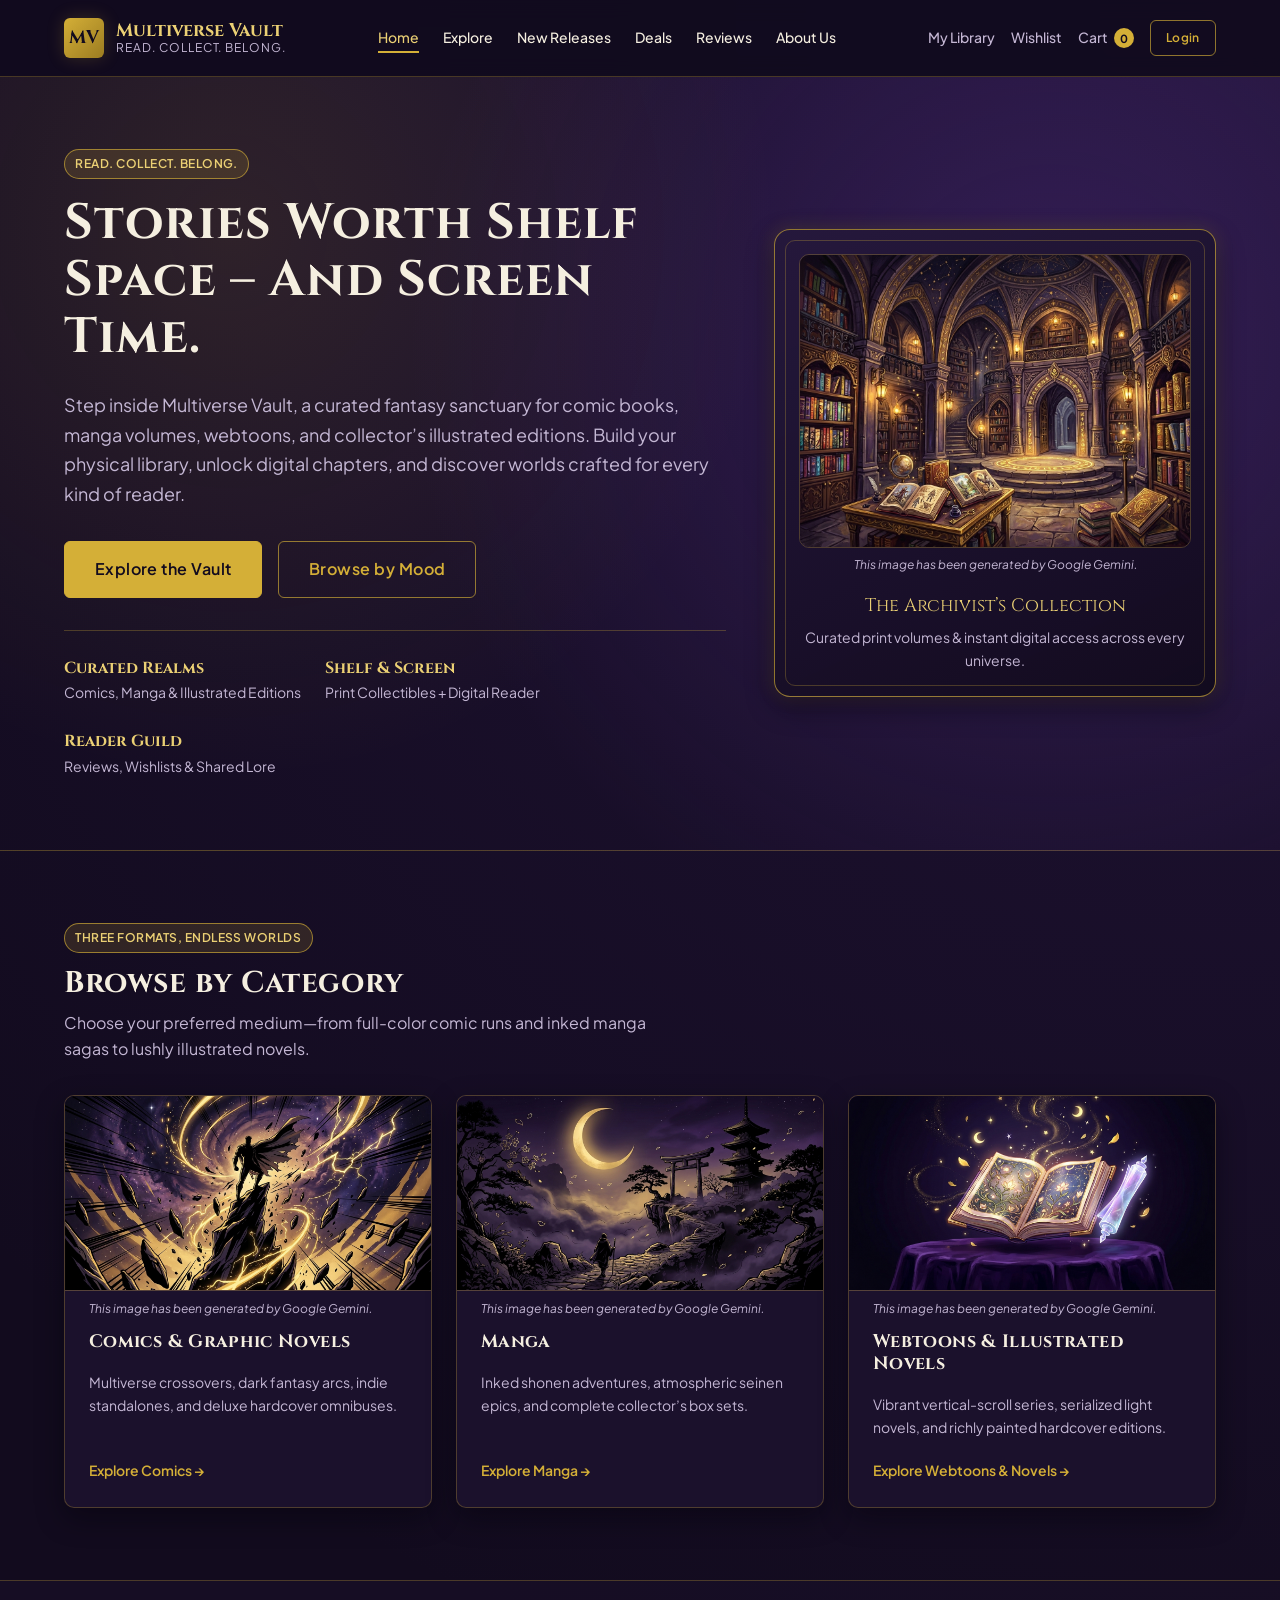
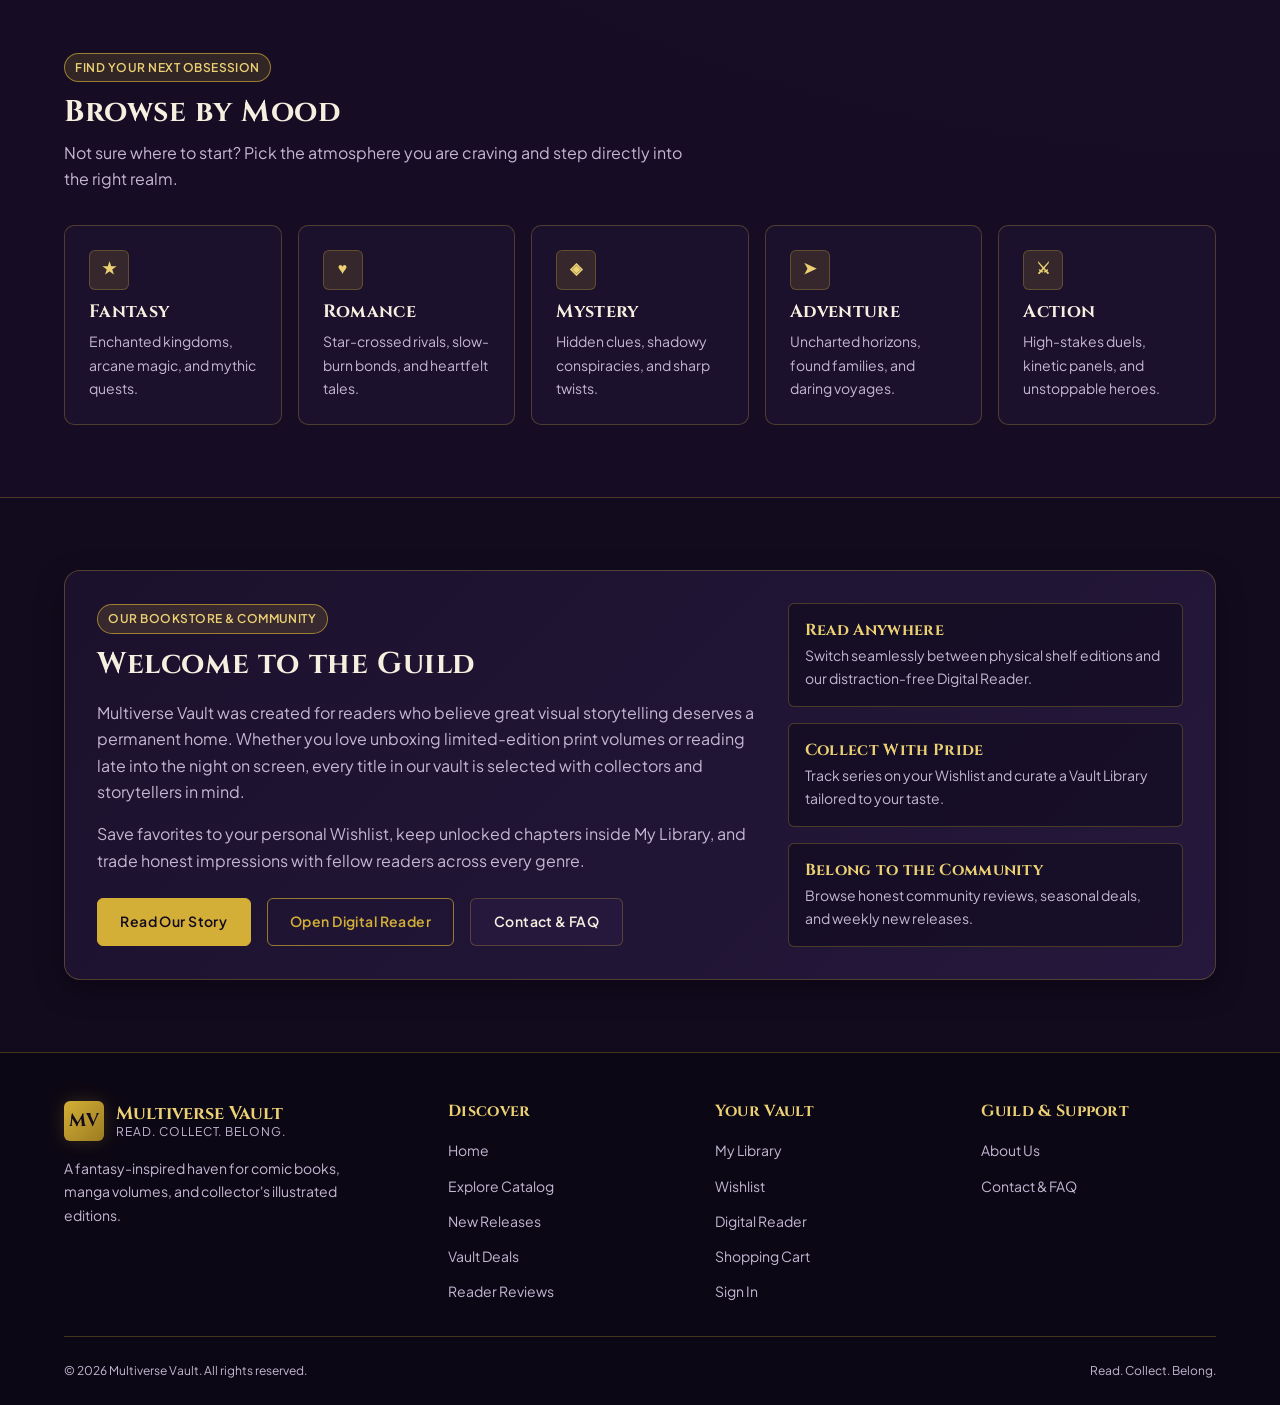
==== commit 23969968: "Merge 017d3907bc3de8369bd26206da1338f3d7b796c4 into 358e0570ad54354d6ec31ef6fe929a9f638526f7" ====
--- a/index.html
+++ b/index.html
@@ -5,7 +5,6 @@
   <meta name="viewport" content="width=device-width, initial-scale=1.0">
   <meta name="description" content="Multiverse Vault — A fantasy-inspired comic, manga, and illustrated bookstore. Read. Collect. Belong.">
   <title>Multiverse Vault — Read. Collect. Belong.</title>
-  <link rel="icon" type="image/jpeg" href="images/logo.jpg">
 
   <!-- Google Fonts (Cinzel + Plus Jakarta Sans) -->
   <link rel="preconnect" href="https://fonts.googleapis.com">
@@ -318,7 +317,7 @@
   <header class="site-header">
     <div class="mv-container navbar">
       <a href="index.html" class="brand">
-        <img src="images/logo.jpg" alt="Multiverse Vault Logo" class="brand-logo" title="This image has been generated by Google Gemini.">
+        <span class="brand-mark" aria-hidden="true">MV</span>
         <span class="brand-text">
           <span class="brand-name">Multiverse Vault</span>
           <span class="brand-tagline">Read. Collect. Belong.</span>
@@ -376,6 +375,7 @@
 
           <div class="hero-actions">
             <a href="pages/explore.html" class="btn btn-gold btn-lg btn-block-mobile">Explore the Vault</a>
+            <a href="#browse-mood" class="btn btn-outline btn-lg btn-block-mobile">Browse by Mood</a>
           </div>
 
           <div class="hero-pillars">
@@ -488,6 +488,91 @@
       </div>
     </section>
 
+    <!-- 3. Browse by Mood -->
+    <section id="browse-mood" class="mv-section mood-section" aria-labelledby="mood-heading">
+      <div class="mv-container">
+        <div class="mv-section-header">
+          <span class="mv-badge mv-badge-gold">Find Your Next Obsession</span>
+          <h2 id="mood-heading" style="margin-top: 0.75rem;">Browse by Mood</h2>
+          <p>
+            Not sure where to start? Pick the atmosphere you are craving and step directly into the right realm.
+          </p>
+        </div>
+
+        <div class="mood-grid">
+          <a href="pages/explore.html?mood=fantasy" class="mood-card">
+            <span class="mood-icon" aria-hidden="true">&#9733;</span>
+            <h3 class="mood-title">Fantasy</h3>
+            <p class="mood-desc">Enchanted kingdoms, arcane magic, and mythic quests.</p>
+          </a>
+
+          <a href="pages/explore.html?mood=romance" class="mood-card">
+            <span class="mood-icon" aria-hidden="true">&#9829;</span>
+            <h3 class="mood-title">Romance</h3>
+            <p class="mood-desc">Star-crossed rivals, slow-burn bonds, and heartfelt tales.</p>
+          </a>
+
+          <a href="pages/explore.html?mood=mystery" class="mood-card">
+            <span class="mood-icon" aria-hidden="true">&#9672;</span>
+            <h3 class="mood-title">Mystery</h3>
+            <p class="mood-desc">Hidden clues, shadowy conspiracies, and sharp twists.</p>
+          </a>
+
+          <a href="pages/explore.html?mood=adventure" class="mood-card">
+            <span class="mood-icon" aria-hidden="true">&#10148;</span>
+            <h3 class="mood-title">Adventure</h3>
+            <p class="mood-desc">Uncharted horizons, found families, and daring voyages.</p>
+          </a>
+
+          <a href="pages/explore.html?mood=action" class="mood-card">
+            <span class="mood-icon" aria-hidden="true">&#9876;</span>
+            <h3 class="mood-title">Action</h3>
+            <p class="mood-desc">High-stakes duels, kinetic panels, and unstoppable heroes.</p>
+          </a>
+        </div>
+      </div>
+    </section>
+
+    <!-- 4. About Multiverse Vault -->
+    <section class="mv-section" aria-labelledby="about-heading">
+      <div class="mv-container">
+        <div class="about-panel">
+          <div class="about-copy">
+            <span class="mv-badge mv-badge-gold">Our Bookstore &amp; Community</span>
+            <h2 id="about-heading" style="margin-top: 0.75rem;">Welcome to the Guild</h2>
+            <p>
+              Multiverse Vault was created for readers who believe great visual storytelling deserves a
+              permanent home. Whether you love unboxing limited-edition print volumes or reading late into
+              the night on screen, every title in our vault is selected with collectors and storytellers in mind.
+            </p>
+            <p>
+              Save favorites to your personal Wishlist, keep unlocked chapters inside My Library, and trade
+              honest impressions with fellow readers across every genre.
+            </p>
+            <div class="about-actions">
+              <a href="pages/about.html" class="btn btn-gold">Read Our Story</a>
+              <a href="pages/reader.html" class="btn btn-outline">Open Digital Reader</a>
+              <a href="pages/contact.html" class="btn btn-ghost">Contact &amp; FAQ</a>
+            </div>
+          </div>
+
+          <div class="about-highlights">
+            <div class="about-highlight-item">
+              <h3>Read Anywhere</h3>
+              <p>Switch seamlessly between physical shelf editions and our distraction-free Digital Reader.</p>
+            </div>
+            <div class="about-highlight-item">
+              <h3>Collect With Pride</h3>
+              <p>Track series on your Wishlist and curate a Vault Library tailored to your taste.</p>
+            </div>
+            <div class="about-highlight-item">
+              <h3>Belong to the Community</h3>
+              <p>Browse honest community reviews, seasonal deals, and weekly new releases.</p>
+            </div>
+          </div>
+        </div>
+      </div>
+    </section>
   </main>
 
   <!-- ==================== SHARED FOOTER (ROOT) ==================== -->
@@ -496,13 +581,12 @@
       <div class="footer-grid">
         <div class="footer-brand">
           <a href="index.html" class="brand">
-            <img src="images/logo.jpg" alt="Multiverse Vault Logo" class="brand-logo">
+            <span class="brand-mark" aria-hidden="true">MV</span>
             <span class="brand-text">
               <span class="brand-name">Multiverse Vault</span>
               <span class="brand-tagline">Read. Collect. Belong.</span>
             </span>
           </a>
-          <p class="brand-ai-credit">This logo image has been generated by Google Gemini.</p>
           <p>
             A fantasy-inspired haven for comic books, manga volumes, and collector's illustrated editions.
           </p>
